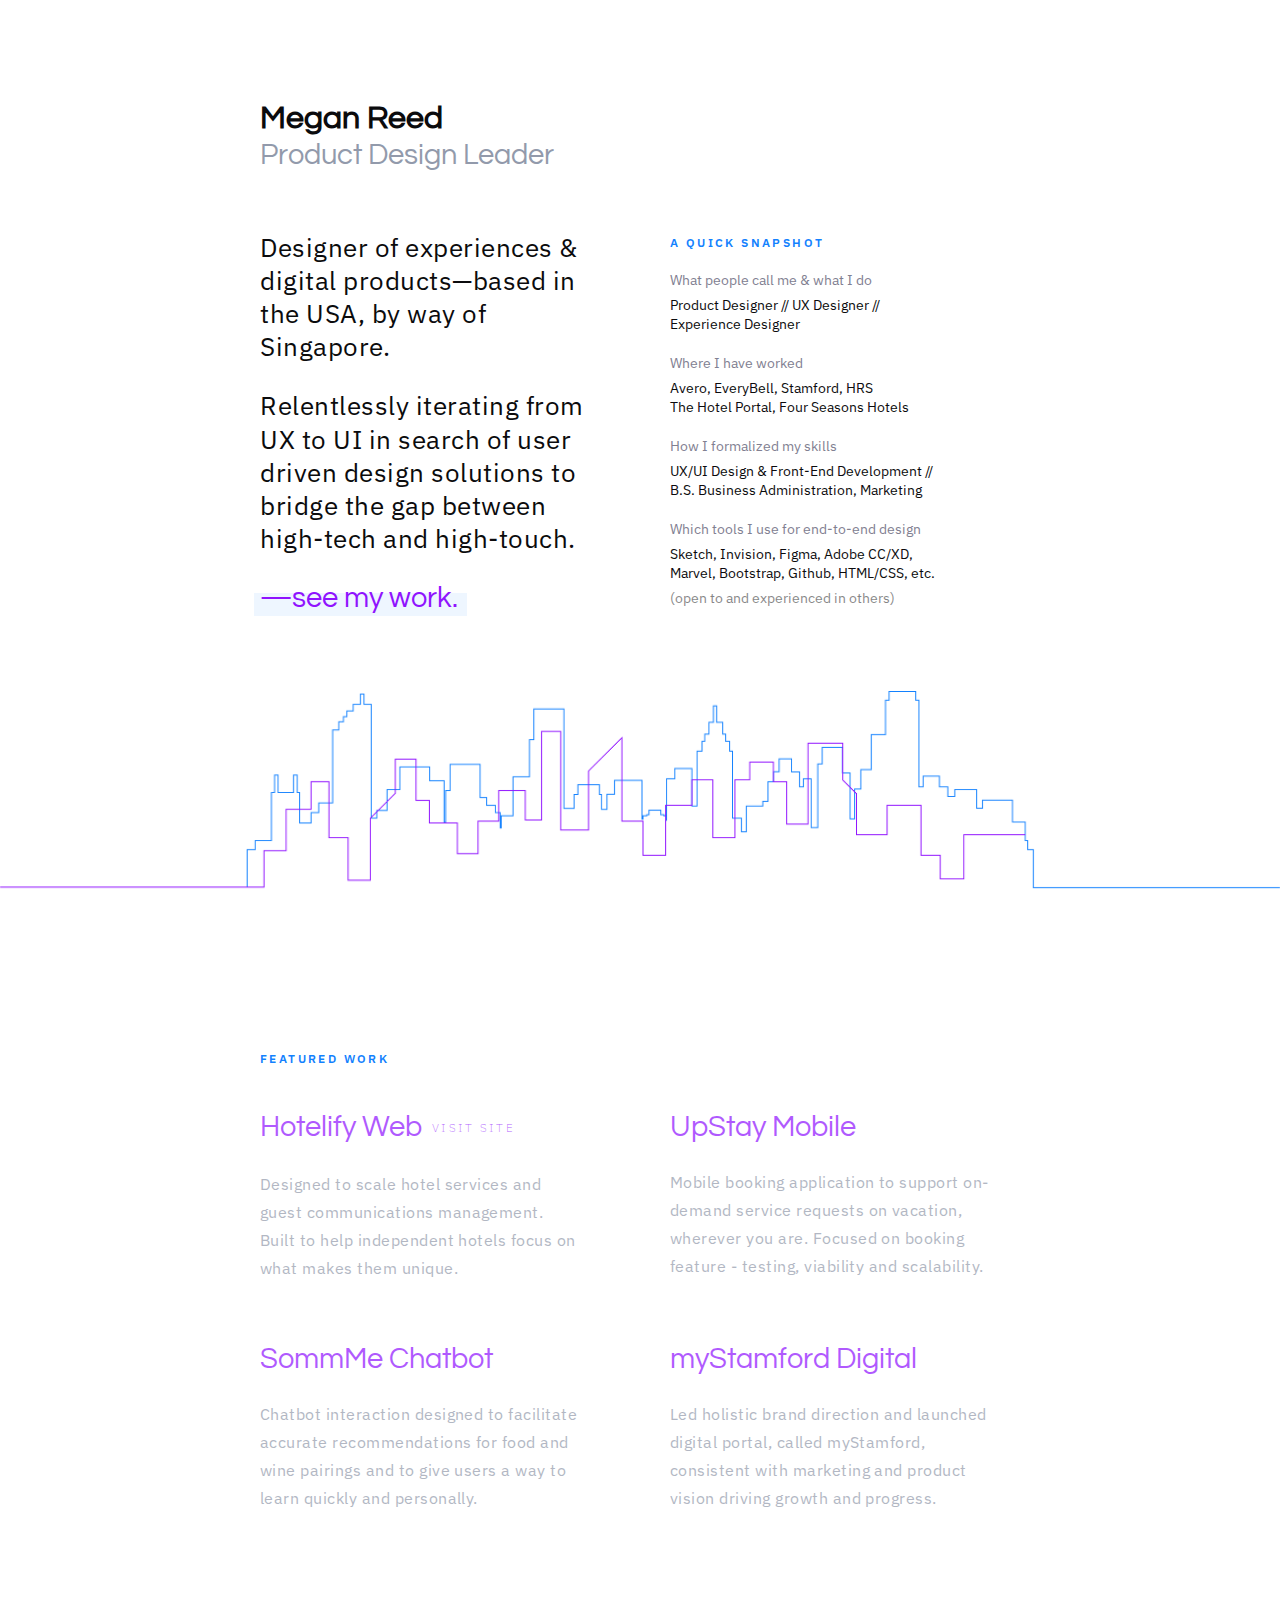
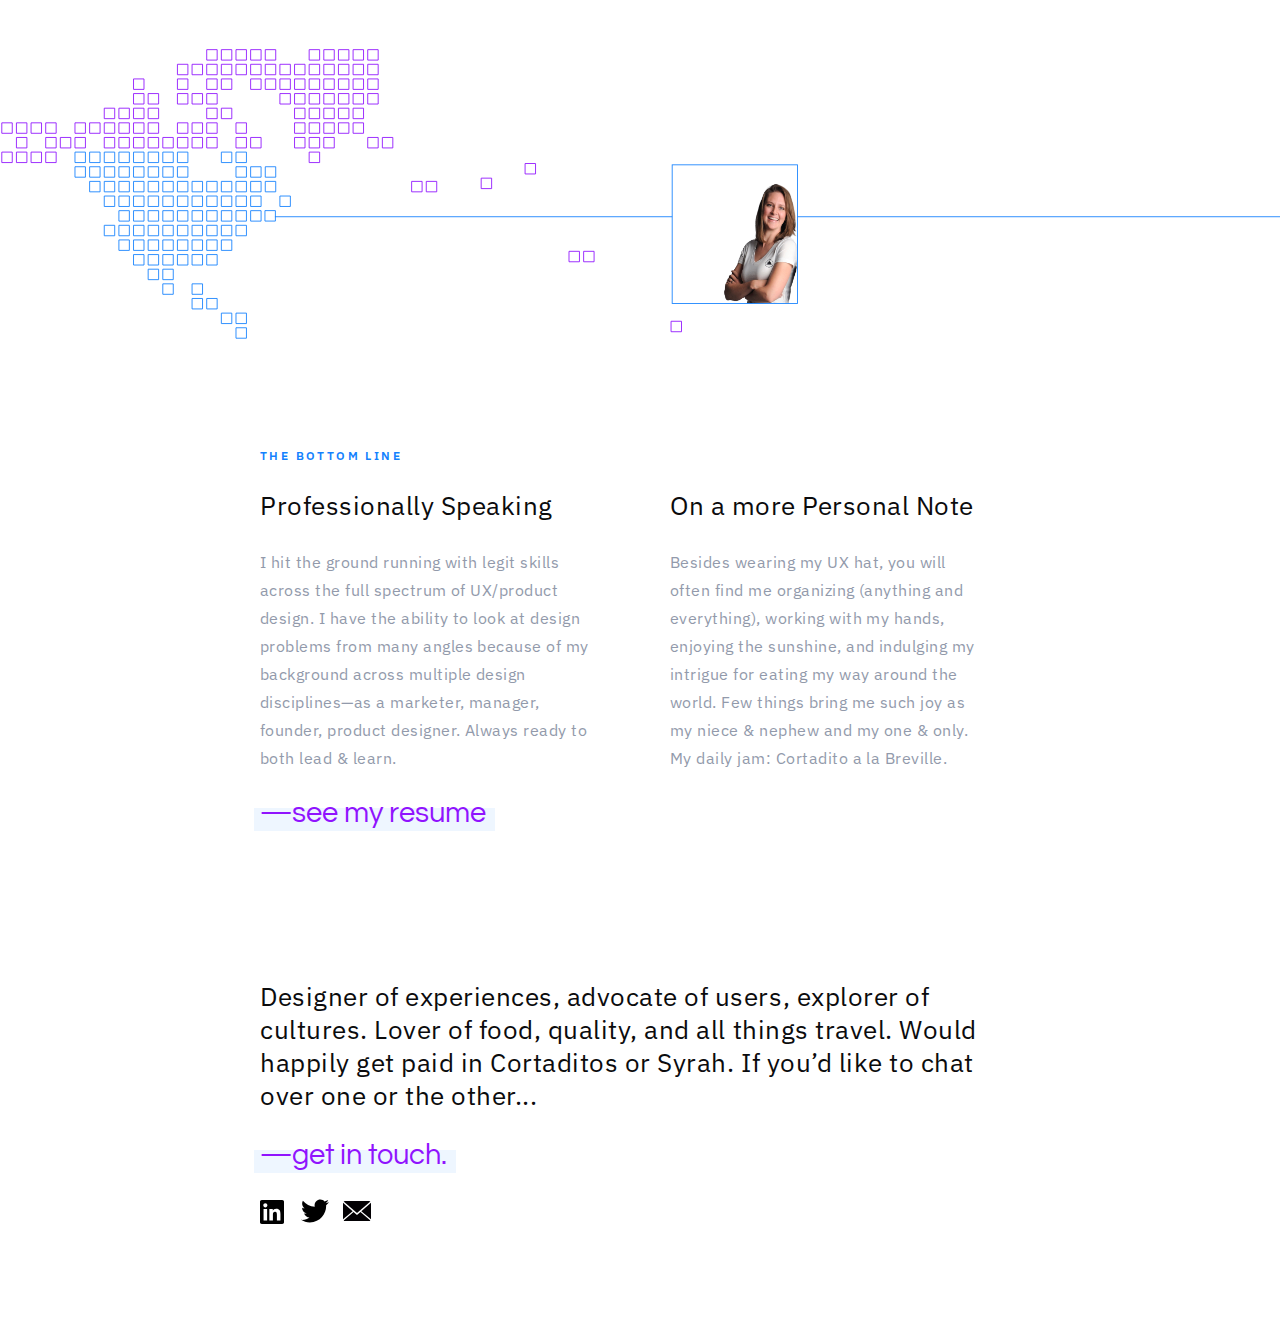
==== index.html @ 809e0928 "Updated resume and connecting page links" ====
<!DOCTYPE html>
<html>

<head>
<!-- Global site tag (gtag.js) - Google Analytics -->
    <script async src="https://www.googletagmanager.com/gtag/js?id=UA-104205555-1"></script>
    <script>
      window.dataLayer = window.dataLayer || [];
      function gtag(){dataLayer.push(arguments);}
      gtag('js', new Date());
      gtag('config', 'UA-104205555-1');
    </script>    
<!-- Styles -->
    <link rel="stylesheet" href="/styles/main.css">
<!-- Google Fonts -->
    <link href="https://fonts.googleapis.com/css?family=IBM+Plex+Sans:200,400,600|Questrial" rel="stylesheet">
    <meta name="viewport" content="width=device-width, initial-scale=1.0">
    <title>Megan Reed | UX & Product Design</title>
    <meta name="description" content="Megan Reed is a Product Designer | UX, UI, Digital">
    <meta name="author" content="Megan Reed">
    <meta charset="utf-8">
    <meta name="twitter:card" content="summary_large_image">
    <meta name="twitter:site" content="@ReedMegan">
    <meta name="twitter:creator" content="@ReedMegan">
    <meta name="twitter:title" content="Megan Reed - Product Designer">
    <meta name="twitter:description" content="Megan Reed">
    <meta property="og:site_name" content="Megan Reed - Product Designer">
    <meta property="og:title" content="Megan Reed - Product Designer">
    <meta property="og:type" content="website">
    <meta property="og:url" content="http://www.MeganReed.com">
    <meta property="og:description" content="Megan Reed is a Product Designer | UX, UI, Digital">
</head>
<!-- Body -->
<body>
    <div id="homepage">
        <div class="container">
            <div class="small">
                <div class="page-title">
                    <h1 class="name">Megan Reed</h1>
                    <h2 class="role">Product Design Leader</h2>
                </div>
                <div class="column">
                    <div class="left"><div class="intro"><h3>Designer of experiences & digital products—based in the USA, by way of Singapore.</h3><h3>Relentlessly iterating from UX to UI in search of user driven design solutions to bridge the gap between high-tech and high-touch.<br></h3><h2><a href="#featured-work" class="highlight">  —see my work.</a></h2></div></div><div class="right"><div class="resume">
                        <div class="label">A Quick snapshot</div>
                            <ul>
                                <li>
                                    <div class="date">What people call me & what I do</div>
                                    <div class="role">Product Designer // UX Designer // Experience Designer</div>
                                </li>
                                <li>
                                    <div class="date">Where I have worked</div>
                                    <div class="role">Avero, EveryBell, Stamford, HRS <br>The Hotel Portal, Four Seasons Hotels</div>
                                </li>
                                <li>
                                    <div class="date">How I formalized my skills</div>
                                    <div class="role">UX/UI Design & Front-End Development // B.S. Business Administration, Marketing</div>
                                </li>
                                <li>
                                    <div class="date">Which tools I use for end-to-end design</div>
                                    <div class="role">Sketch, Invision, Figma, Adobe CC/XD, Marvel, Bootstrap, Github, HTML/CSS, etc.</div>
                                    <div class="company">(open to and experienced in others)</div>
                                </li>
                            </ul>
                        </div>
                    </div>
                </div>
            </div>
        </div>
        
    <!-- City Image -->    
        <div class="city"><a name="featured-work"></a></div>    
        
    <!-- Work Section -->
        <div class="container">
            <div class="small">
                <div class="column">
                    <div class="label">Featured Work</div>
                    <div class="left">
                        <a href="https://hotelify.co" class="box-link">
                            <h2 class="visit-site">Hotelify Web</h2>
                            <p>Designed to scale hotel services and guest communications management. Built to help independent hotels focus on what makes them unique.</p>
                        </a>
                    </div><div class="right">
                        <a href="/upstay-mobile.html" class="box-link">
                            <h2>UpStay Mobile</h2><p>Mobile booking application to support on-demand service requests on vacation, wherever you are. Focused on booking feature - testing, viability and scalability.</p>
                        </a>
                    </div>
                </div>
                <div class="column">
                    <div class="left">
                        <a href="/sommme-chatbot.html" class="box-link">
                            <h2>SommMe Chatbot </h2>
                            <p>Chatbot interaction designed to facilitate accurate recommendations for food and wine pairings and to give users a way to learn quickly and personally.</p>
                        </a>
                    </div><div class="right">
                        <a href="/stamford-digital.html" class="box-link"><h2>myStamford Digital</h2>
                            <p>Led holistic brand direction and launched digital portal, called myStamford, consistent with marketing and product vision driving growth and progress.</p></a>
                    </div>
                </div>
            </div>
        </div>
        
<!-- Map -->        
        <div class="world-map"></div>
        
 <!-- Bottom Line -->        
        <div class="container bottom-line">
            <div class="small">
                <div class="column">
                    <div class="label">The bottom line</div>
                    <div class="left"><h3>Professionally Speaking</h3><p>I hit the ground running with legit skills across the full spectrum of UX/product design. I have the ability to look at design problems from many angles because of my background across multiple design disciplines—as a marketer, manager, founder, product designer. Always ready to both lead & learn. <br></p><h2><a href="/resume.html" class="highlight">  —see my resume</a></h2></div><div class="right"><h3>On a more Personal Note</h3><p>Besides wearing my UX hat, you will often find me organizing (anything and everything), working with my hands, enjoying the sunshine, and indulging my intrigue for eating my way around the world. Few things bring me such joy as my niece & nephew and my one & only. My daily jam: Cortadito a la Breville.</p></div>
                </div>
            </div>
        </div>
        
<!-- Footer -->        
        <div class="footer">
            <div class="container">
                <div class="small">
                    <div class="column"><h3>Designer of experiences, advocate of users, explorer of cultures. Lover of food, quality, and all things travel. Would happily get paid in Cortaditos or Syrah. If you’d like to chat over one or the other...</h3><h2><a href="mailto:reed.megan.n@gmail.com" class="highlight">—get in touch.</a></h2></div>
                    <div class="social">
                        <ul>
                            <li class="linkedin">
                                <a href="http://www.linkedin.com/in/reedmegan"> </a>
                            </li>

                            <li class="twitter">
                                <a href="https://twitter.com/reedmegan"> </a>
                            </li>
                            <li class="email"><a href="mailto:reed.megan.n@gmail.com?subject=Me%20%3C%3E%20Megan%20Reed&body=Would%20love%20to%20connect!%20Please%20get%20in%20touch%20with%20the%20best%20time%20and%20place...%0A%0A"> </a></li>
                        </ul>
                    </div>
                </div>
            </div>
        </div>
    </div>
</body>
</html>
---- styles/main.css ----
body{
    font-family:"IBM Plex Sans", sans-serif;
    padding:0;
    background:#FFF;
    color:#0B0B0D;
    margin:0;
    text-rendering:optimizeLegibility;
    -webkit-font-smoothing:antialiased;
    -moz-osx-font-smoothing:grayscale
}
h1{
    font-size:2em;
    line-height:1.2em;
    letter-spacing: 0.0em;
    padding:20px 0;
    font-family:"Questrial";
}
h2{
    font-size:1.8em;
    line-height:1.2em;
    font-family:"Questrial";
    font-weight: 200;
}
h3{
    font-size: 1.6em;
    letter-spacing: .02em;
    line-height: 1.3em;
    font-weight: 400;
}
h4{
    margin:30px 0 20px 0;
    font-size: 1.2em;
    font-weight: 400;
    color: #0B0B0D;
}
p{
    font-size:1em;
    line-height:1.75em;
    letter-spacing: .03em;
    color: #929AAB    
}

/* Regular Links 
a{
    -webkit-transition:all 0.2s;
    transition:all 0.2s;
    color:#000;
    text-decoration:none;
}
a:hover{
    color:#1B0E52;
} */


/* Link Properties Added */
a.highlight {
    color:#9013FE;
    text-decoration:none;
    position:relative;
    -webkit-transition:all .1s ease;
    transition:all .1s ease;
}
a.highlight:hover {
    font-weight: 800;
    opacity: 1;
}
a.highlight:before{
    content:'';
    position:absolute;
    bottom:-3px;
    left:-.2em;
    width:-webkit-calc(100% + .5em);
    width:calc(100% + .5em);
    z-index:-1;
    height:.8em;
    background:#EAF4FF;
    opacity: .8;
}
a.highlight:hover:before{
    left:-.5em;
    width:-webkit-calc(100% + .9em);
    width:calc(100% + .9em);
    height:.9em;
    bottom:-6px;
}

/* Added Work Link Properties */
a.box-link {
    display:block;
    text-decoration: none;
    transition-property: all;
    transition-duration: 0.5s;
    transition-timing-function: cubic-bezier(0.45, 0.25, 0.25, 1);
    border-radius: .25px;
    box-sizing: border-box;
    background-color: transparent;
    padding: 20px 30px 0px 0px;
    opacity: .7;
}
a.box-link:hover {
    background-image: url(/images/box-highlight.png);
    background-repeat: no-repeat;
    background-size: 75%;
    background-position: 0em 3.5em;
    -webkit-transform: translateX(1rem); 
    transform: translateX(1rem);
    opacity: 1;
    color: #0B0B0D;
}

a.box-link h2 {
    color: #9013FE;
}
/* End Add ^^ */

.quote{
    font-size:1.5em;
    font-weight:600;
    font-family:"IBM Plex Sans"
}
.quote p{
    line-height:1.6em;
    margin-top:10px
}
ul{
    list-style-type:none;
    margin:20px 0 64px 0;
    padding:0
}
.container{
    margin:auto 0;
    padding:20px;
    box-sizing:border-box;
/* if dark background: black; */
}
.container .large{
    max-width:1300px;
    box-sizing:border-box;
    margin:auto;
    margin-top: 50px;  /*Added*/  
    margin-bottom: 100px; /*Added*/  
}
.container .small{
    max-width:760px;
    box-sizing:border-box;
    margin:auto
}
.column{
    box-sizing:border-box
}
.column .full{
    width:100%
}
.column .left{
    vertical-align:top;
    width:50%;
    display:inline-block;
    padding-right:30px;
    box-sizing:border-box
}
.column .right{
    vertical-align:top;
    width:50%;
    display:inline-block;
    padding-left:30px;
    box-sizing:border-box
}
.page-title h3 {
    padding:0;
    margin:0;
    display:inline-block;
    font-size:1.4em;
    margin-right:10px;
    font-weight:400;
}
.page-title h3.role{
    font-weight:400;
    margin:0;
    font-family:"Questrial";
    font-size: 1.3em;
    color: #929AAB;
}
.meta{
    font-weight:800;
    font-size:0.9em;
    display:inline-block;
    margin-right:40px;
    font-family:"IBM Plex Sans";
    margin-top: 20px;
}
.meta::before{
    content:attr(title);
    text-transform:uppercase;
    font-size:0.6em;
    letter-spacing:0.2em;
    color:rgba(34,36,39,0.5);
    display:block;
    margin-bottom:8px
}

/* Homepage */
#homepage .label{
    color:#1381FE;
    font-size:0.75em;
    letter-spacing:0.2em;
    text-transform:uppercase;
    font-weight: 600;
}
#homepage .page-title{
    margin:80px 0 32px 0
}
#homepage .page-title h1 { 
    margin:0;
    padding:0;
    font-size:2.0em;
}
#homepage .page-title h2 {
    color: #929AAB;
    margin:0;
    padding:0;
    font-size:1.8em
}
#homepage .resume{
    padding-top: 30px;
    width: 80%;
}
#homepage .resume li{
    margin:0 0 20px 0
}
#homepage .resume .role{
    font-size:0.9em;
    font-family:"IBM Plex Sans";
    margin:6px 0;
}
#homepage .resume .date{
    font-size:0.9em;
    color: #818091;
}
#homepage .resume .company{
    font-size:0.9em;
    opacity:0.5; /* Added */
}
#homepage .resume .skill{
    font-size:0.9em;
}
#homepage .bottom-line .left, #homepage .bottom-line .right  {
    padding-right: 45px;
}
.city {
    height: 250px;
    width: 100%;
    background-image: url(/images/new-york-city-skyline.png);
    background-size: 100%;
    background-repeat: no-repeat;
    margin-bottom: 90px;
}
.world-map {
    background: url(/images/north-america.svg) no-repeat;
    -webkit-border-radius: 50%;
    border-radius: 0%;
    background-size: 100%;
    background-size: contain;
    width: 100%;
    height:480px;
    margin-top: 100px;
    margin-bottom: -100px;
}

/* #Mobile Page */

#mobile .upstay-gif {
    height: auto;
    width: 60%;
    padding-left: 50px;
    padding-right: 50px;
}
.article .notes img {
    height: 550px;
    width: 100%;
    margin-bottom: 80px;
}
.article .defining-mobile {
    background-image: url(/images/upstay-mobile-images/upstay-defining-mobile-intro.png);
    background-repeat: no-repeat;
    background-size: cover;
    height: 400px;
    width: 100%;
    margin-top: 200px;
    margin-bottom: 100px;
}
.article .introducing-upstay {
    margin-top: 50px;
}
.upstay-logo {
    position: relative;
    display: block;
    background-image: url(/images/upstay-mobile-images/upstay-brand-identity.png);
    background-repeat: no-repeat;
    background-size: 50%;
    height: 100px;
    width: 50%;
    margin-top: 50px;
    margin-bottom: -30px;
}
#mobile .wireframes {
    margin-top: 50px;
}
.component-library p {
    margin-bottom: 40px;
    margin-top: 40px; 
}
.component-library li{
    padding-bottom:15px;
}
.component-library ul{
    margin-bottom:0px;
    margin-top: 30px
}
.component-library ul li:first-of-type{
    font-family:"IBM Plex Sans"
}

/* #Digital Page */
#digital .stamford-site { 
    background-image: url(/images/mystamford-images/stamford-brand-9.JPG);
    background-size: cover;
    position: relative;
    width: 100%;
    height: 400px;
    background-attachment: fixed;
    background-position: center;
    background-repeat: no-repeat;
    margin:0px 0 80px 0;
    margin: 
}
#digital .label{
    text-transform:uppercase;
    font-size:0.75em;
    opacity:0.5;
    font-family:"Avenir-Heavy";
    letter-spacing:0.2em
}
#digital h2{
    margin:0 0 10px 0;
    padding-top:10px
}
#digital .clear-vision-container {
    padding:50px 0 50px 0;
}
#digital .product-message-container{
    padding:50px 0 50px 0;
    background-color:#C13333;
    max-width:1300px;
    margin:-100px auto 00px auto;
    color:#FFF;
} 
#digital .product-message-container p {
    color: #fff;
}
#digital .product-message-container a {
    color: #fff;!important;
    font-weight: bold;
    font-family: "IBM Plex Sans";
}
#digital .launch-container {
    padding:50px 0 50px 0;
}
#digital .stamford-macbook {
    margin-top: 30px;
}
#digital .stamford-ipad {
    width: 40%;
    margin-left: 500px;
    margin-top: -300px;
}
#digital .values-container{
    padding:50px 0 50px 0;
    background-color:#203065;
    max-width:1300px;
    margin: auto;
    color:#FFF
}
#digital .values-container p{
    z-index:1;
    position:relative
}
#digital .values-container h2{
    font-size:2.4em;
    z-index:1;
    position:relative
}
#digital .gfda-video{
    margin:50px 0;
    position:relative;
    padding-bottom:56.25%;
    padding-top:25px;
    height:0
}
#digital .gfda-video iframe{
    position:absolute;
    top:0;
    left:0;
    width:100%;
    height:100%
}
#digital .people-brand-container{
    margin:auto;
    padding:50px 0 50px 0;
}
#digital .clear-strategy {
    margin-bottom: 0px;
    margin-left: -150px;
    margin-top: 50px;
    width: 150%;
}
#digital .stamford-people{
    background-image: url(/images/mystamford-images/stamford-people.png);
    background-repeat: no-repeat;
    background-size: 100%;
    background-position: bottom;
    width: 100%;
    height: 400px;
    margin-bottom: -150px;
}
#digital .growth-campaign-container {
        padding:50px 0 50px 0;
    background-color:#203065;
    max-width:1300px;
    margin: auto;
    color:#FFF
}
#digital .growth-campaign-container a {
    color: #fff!important
}
#digital .measuring-impact-container {
    padding:50px 0 50px 0;
}
#digital .stamford-small-images  {
    margin-top: -400px;
}
#digital .label{
    text-transform:uppercase;
    font-size:0.75em;
    opacity:0.5;
    font-family:"IBM Plex Sans";
    letter-spacing:0.2em
}
#digital h2{
    margin:0 0 10px 0;
    padding-top:10px
}
#digital .gfda-video{
    margin:50px 0;
    position:relative;
    padding-bottom:56.25%;
    padding-top:0px;
    height:0
}
#digital .gfda-video iframe{
    position:absolute;
    top:0px;
    left:0;
    width:100%;
    height:100%
}


/* #Chatbot */
#chatbot .mockups {
    margin-top: 80px;
    margin-bottom: 50px;
}
.article .wine-grapes {
    background-image: url(/images/sommme-images/sommme-wine-grapes-intro.jpeg);
    position: relative;
    width: 100%;
    height: 400px;
    background-attachment: fixed;
    background-position: center;
    background-repeat: no-repeat;
    background-size: cover;
    margin-bottom: 100px;
}
.article .wine-guide {
    background-image: url(/images/sommme-images/sommme-wine-chart.png);
    position: relative;
    background-size: cover;
    width: 100%;
    height: 500px;
    background-attachment: fixed;
    background-position: center;
    background-repeat: no-repeat;
    background-size: 90%;
    margin-bottom: 50px;
    margin-top: 100px;
}
.wine-pairing {
    margin-top: -60px;
    margin-left: 350px;
}
#chatbot h2 {
    width: 80%;
}

/* Footer */
.footer{
    margin-top:60px;
}
.article .footer{
    margin-top:100px;
    background:#F1F1F1;
    padding-top:50px
}
.article .footer .footer-links{
    display: inline-block;
    font-weight: 400;
    padding-right: 25px;
}
.article .footer h3{
    font-size:1.0em
}
.article .footer a:hover{
    color:#0B0B0D
}
.article .footer h4{
    font-size:1.4em
}
.article .footer .label{
    opacity:1!important;
    color:#1B0E52;
    font-size:0.75em;
    letter-spacing:0.2em;
    text-transform:uppercase;
    font-family:"IBM Plex Sans"
}
#homepage .social ul{
    margin-top: 0px;
}
.social ul{
    margin-left:00px;
    margin-top: -50px;
}
.social li{
    display:inline-block
}
.social li:hover{
    opacity:1;
    cursor:pointer;
    cursor:hand
}
.twitter a:before, .linkedin a:before, .email a:before{
    background: transparent;
}
.twitter a{
    background-image:url(/images/twitter.svg);
    display:block;
    height:8px;
    width:8px;
    padding:10px;
    background-position:center;
    background-repeat:no-repeat;
}
.twitter a:hover{
    opacity:0.5
}
.email a{
    background-image:url(/images/email.svg);
    display:block;
    height:15px;
    width:8px;
    padding:10px;
    margin-top: -13px;
    background-position:center;
    background-repeat:no-repeat;
}
.email a:hover{
    opacity:0.5
}
.email{
    height:20px;
    padding:10px;
    vertical-align:top;
    font-family:"IBM Plex Sans"
}
.linkedin a{
    background-image:url(/images/linkedin.svg);
    display:block;
    height:10px;
    width:8px;
    padding:8px;
    margin-right: 13px;
    background-position:center;
    background-repeat:no-repeat
}
.linkedin a:hover{
    opacity:0.5
}

/* Resume Page */

#resume .container .small {
    max-width: 80%;
}

#resume .summary {
    margin-top: 20px;
    margin-bottom: 40px;
    letter-spacing: -.5px;
    font-weight: 400;
}

#resume .left {
    max-width: 650px;
}

#resume .right {
    max-width: 500px;
    padding-left: 50px;
}

#resume .resume-header{
    font-size: 1.3em;
    color: #1381FE;
}

#resume .experience{
    font-size: 1em;
    color: #0B0B0D;
}

#resume p {
    font-size: 16px;
    line-height: 24px;
    color: #0B0B0D;
}
#resume .link {
    color:#0B0B0D;
    font-weight: bold;
    font-family: "IBM Plex Sans", sans-serif;
    text-decoration: none;
}
#resume .link-lite {
    color:#0B0B0D;
    font-family: "IBM Plex Sans", sans-serif;
    text-decoration: none;
}

#resume .link:hover, #resume .link-lite:hover {
    color: #469cfe;
}

#resume .education-header{
    font-size: 1.3em;
    color: #9013FE;
}


/* Other Pages */
.article .page-title{
    margin-top:32px
}
.article h1{
    margin:64px 0
}
.article h2{
    font-size:2.2em
}
.article p.caption{
    font-size:0.9em;
    color:#0B0B0D;
    font-weight: bold;
    margin-top: 30px;
}
.article .workflow-detail{
    margin-top:-60px
}
.article a{
    font-family:"Questrial"
}
.small img{
    width:100%;
    margin:0 auto;
    margin:20px 0 0 0
}
.large img{
    width:100%;
    margin:0 auto
}
video{
    margin:20px 0
}
.footer h3 a{
    font-size:1.8em
}
.footer h4 a{
    font-size:1.8em
}
/* Labels */
.coming-soon::after{
    content:"COMING SOON";
    text-transform:uppercase;
    font-size:0.4em;
    font-family:"IBM Plex Sans";
    letter-spacing:0.2em;
    margin-left:10px;
    vertical-align:middle;
    color: #0B0B0D;
    font-weight: bold;
}

.visit-site::after{
    content:"VISIT SITE";
    text-transform:uppercase;
    font-size:0.4em;
    font-family:"IBM Plex Sans";
    letter-spacing:0.2em;
    margin-left:10px;
    vertical-align:middle;
    
}

.case-study::after{
    content:"CASE STUDY";
    text-transform:uppercase;
    font-size:0.4em;
    font-family:"IBM Plex Sans";
    letter-spacing:0.2em;
    margin-left:10px;
    vertical-align:middle;
}

.reading::after{
    content:"READING";
    text-transform:uppercase;
    font-size:0.4em;
    font-family:"IBM Plex Sans";
    letter-spacing:0.2em;
    margin-left:10px;
    vertical-align:middle;
    color:rgba(34,36,39,0.5)
}
.mobile-header-fix{
    position:relative;
    top:-300px;
    z-index:-1;
    width:100%;
    height:460px
}
.mobile-header-fix img{
    width:100%
}
.n1-outline{
    max-width:1068px;
    margin:auto
}
.n1-first-paragraph{
    margin-top:-200px
}
.n2-front{
    margin:-160px 0 0 -60px;
    max-width:470px
}
.b1-first-paragraph{
    margin-top:100px
}
.b1-container{
    background-color:#EFEDE8;
    max-width:1300px;
    margin:100px auto
}
.b1-container .quote{
    margin-top:40px
}
.b1-container .container{
    padding:80px 20px 0 20px
}
.b1-close-up img{
    vertical-align:bottom
}
@media screen and (max-width:950px){
.city {
    height: 180px;
    background-size: contain;
    width: 150%;
}
.world-map {
    height:280px;
    width: 150%;
    margin-top: 30px;
    margin-bottom: 30px;
}
    #digital .stamford-people{
    width: 150%;
    height: 350px;
}
    #resume .left {
        width: 100%;
    }
    #resume .right {
        width: 100%;
        margin-left: 0px;
        padding-left: 0px
    }
}

@media screen and (max-width:600px){
    .mobile-header-fix{
        position:relative;
        top:-60px;
        z-index:-1;
        width:100%;
        height:300px
    }
    .mobile-header-fix img{
        width:100%
    }
    .n1-first-paragraph{
        margin-top:-50px
    }
    .n2-front{
        margin:0;
        max-width:100%
    }
    .b1-container .container{
        padding:20px 20px 0 20px
    }
    .b1-container .b1-first-paragraph{
        margin:0
    }
    .chat-bubble{
        display:block;
        width:auto;
        height:auto;
        background-repeat:no-repeat;
        position:relative;
        left:0;
        top:0
    }
    #homepage .page-title{
        margin:2px 0 32px 0
    }
    #homepage .footer{
        margin:0
    }
    .city{
        background-size:cover;
        height:150px;
        width: 100%;
        margin:0px 0px 80px 0
    }
    .world-map{
        background-size: cover;
        width: 100%;
        margin-top: 30px;
        margin-bottom: 0px;
    }
    .column .left{
        width:100%;
        padding-right:0
    }
    .column .right{
        width:100%;
        padding-left:0
    }
    .column .right .resume {
        padding-left: 0px;
        margin-top: 50px;
    }
    #homepage .page-title {
        margin-top: 60px;
    }
    .upstay-logo {
        width: 100%;
    }   
    
    .article .mockups-2  {
        margin-top: 0px;
    }
    .article .mockups-2 p {
        margin-top: 50px;
    }
    .article .notes img {
        display: none;
    }
    #digital .stamford-people{
        background-size: cover;
        background-position: bottom left;
        margin-top: -50px;
        width: 105%;
    }
    #digital .clear-strategy {
        width: 100%;
        margin-left: 0px;
    }
    
    #digital .stamford-ipad {
        display: none;
    }
    #digital .footer {
    }
    .article .wine-grapes {
        background-attachment: inherit;
    }
    .article .wine-guide {
        background-attachment: inherit;
        margin-top: -50px;
        margin-bottom: -100px;
    }
    #digital .stamford-site { 
        background-attachment: inherit;
        margin-top: -30px;
    }
    #digital h1 {
        width: 90%;
    }
    #resume .right {
        max-width: 500px;
        padding-left: 0px;
    }
}
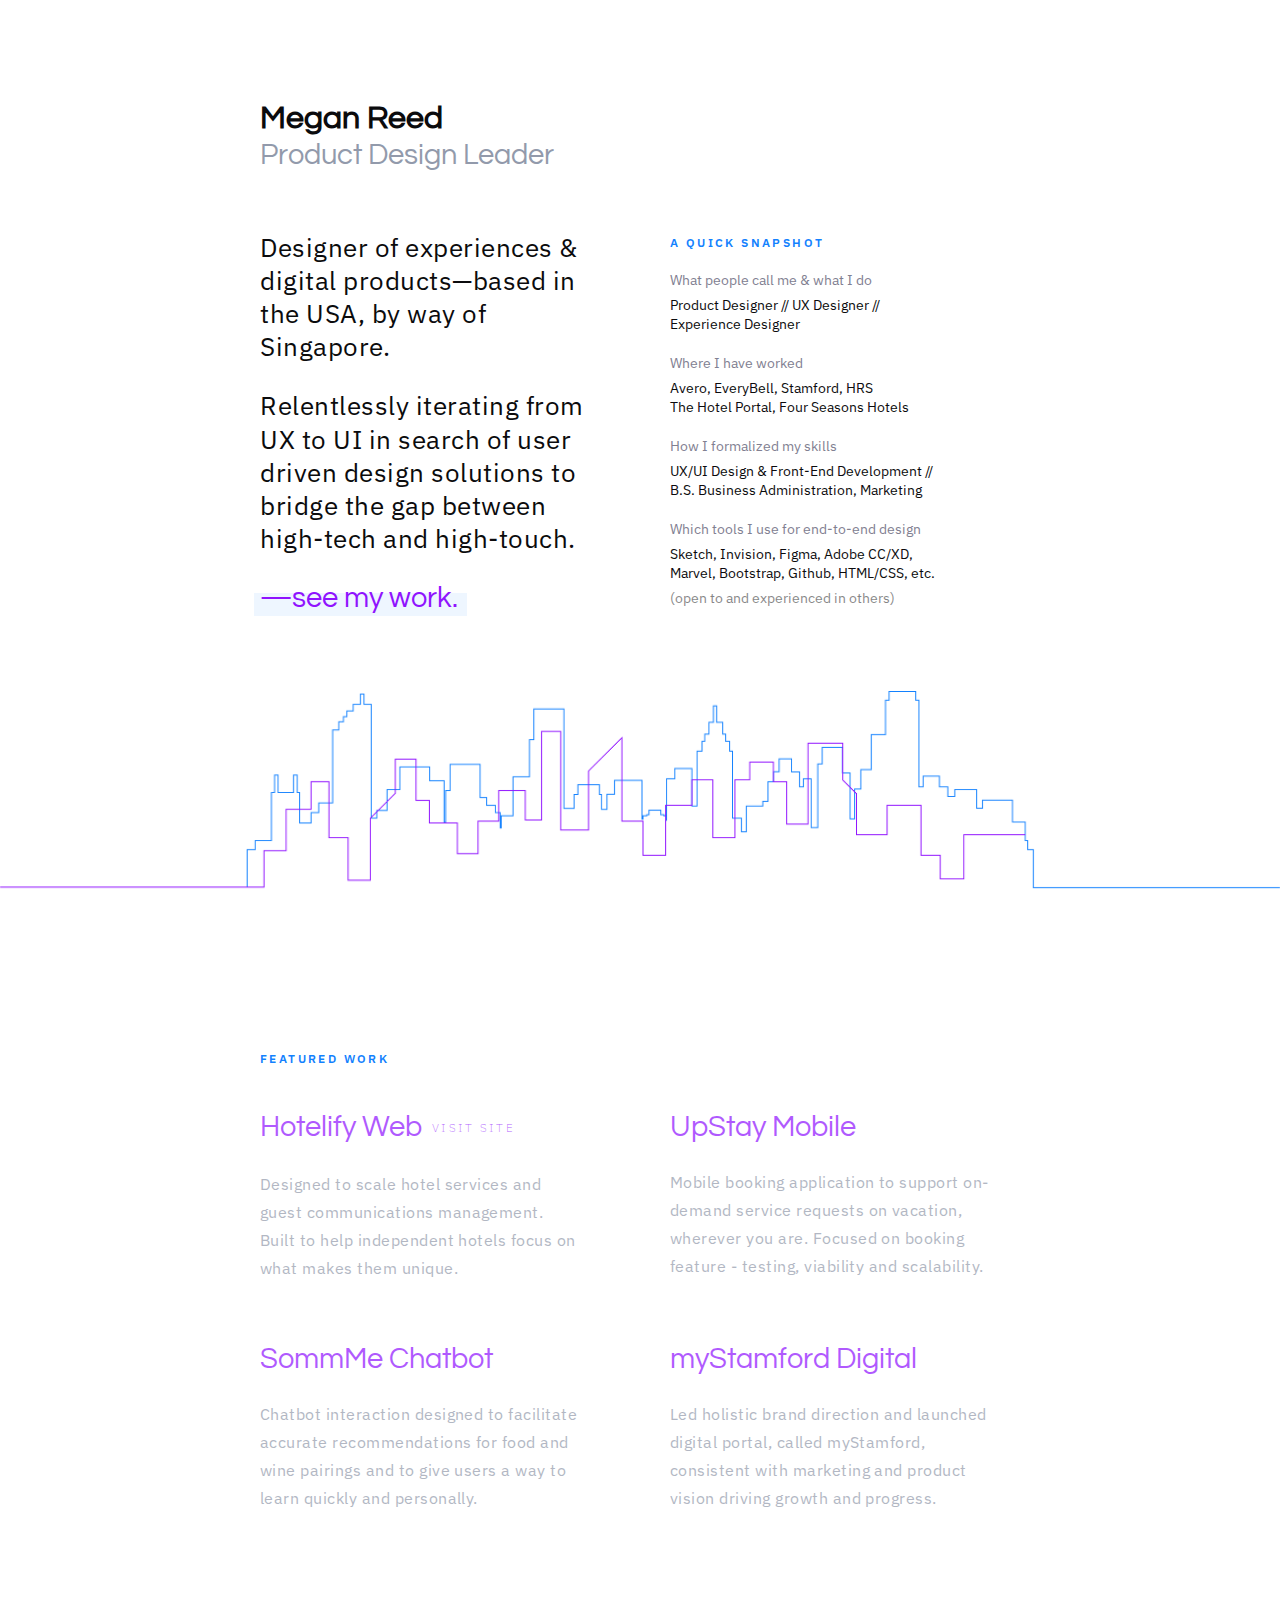
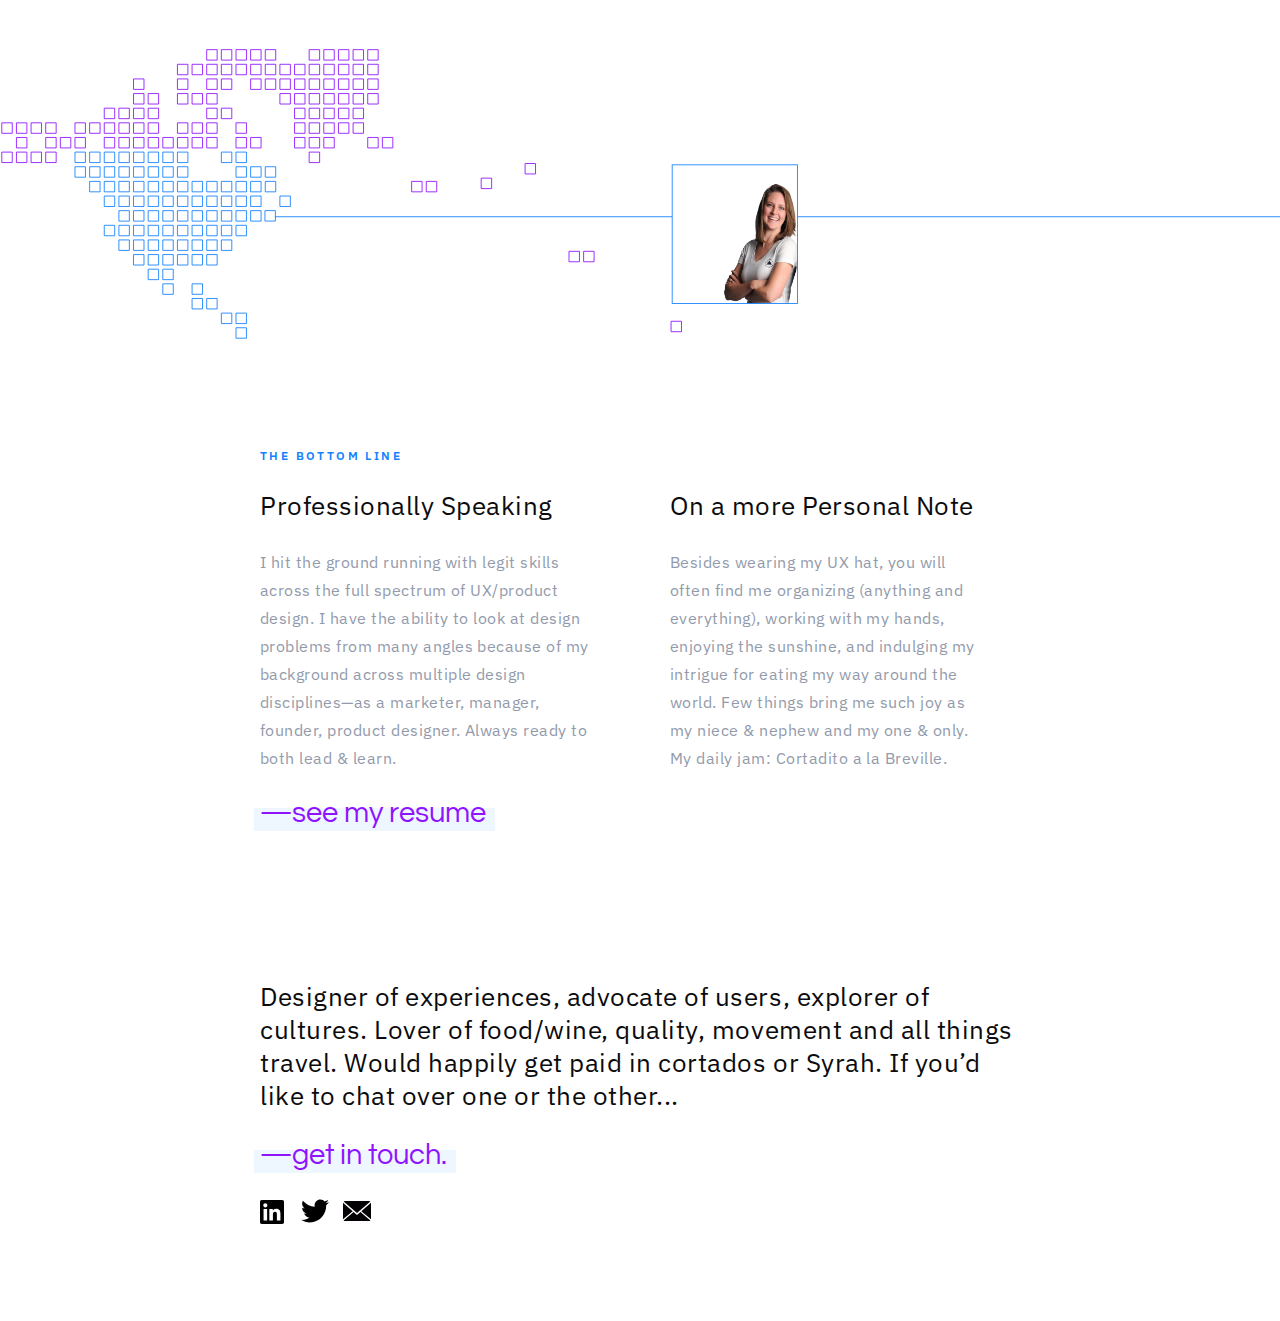
==== commit 402aeb9c: "Updated attached resume" ====
--- a/index.html
+++ b/index.html
@@ -117,7 +117,7 @@
         <div class="footer">
             <div class="container">
                 <div class="small">
-                    <div class="column"><h3>Designer of experiences, advocate of users, explorer of cultures. Lover of food, quality, and all things travel. Would happily get paid in Cortaditos or Syrah. If you’d like to chat over one or the other...</h3><h2><a href="mailto:reed.megan.n@gmail.com" class="highlight">—get in touch.</a></h2></div>
+                    <div class="column"><h3>Designer of experiences, advocate of users, explorer of cultures. Lover of food/wine, quality, movement and all things travel. Would happily get paid in cortados or Syrah. If you’d like to chat over one or the other...</h3><h2><a href="mailto:reed.megan.n@gmail.com" class="highlight">—get in touch.</a></h2></div>
                     <div class="social">
                         <ul>
                             <li class="linkedin">
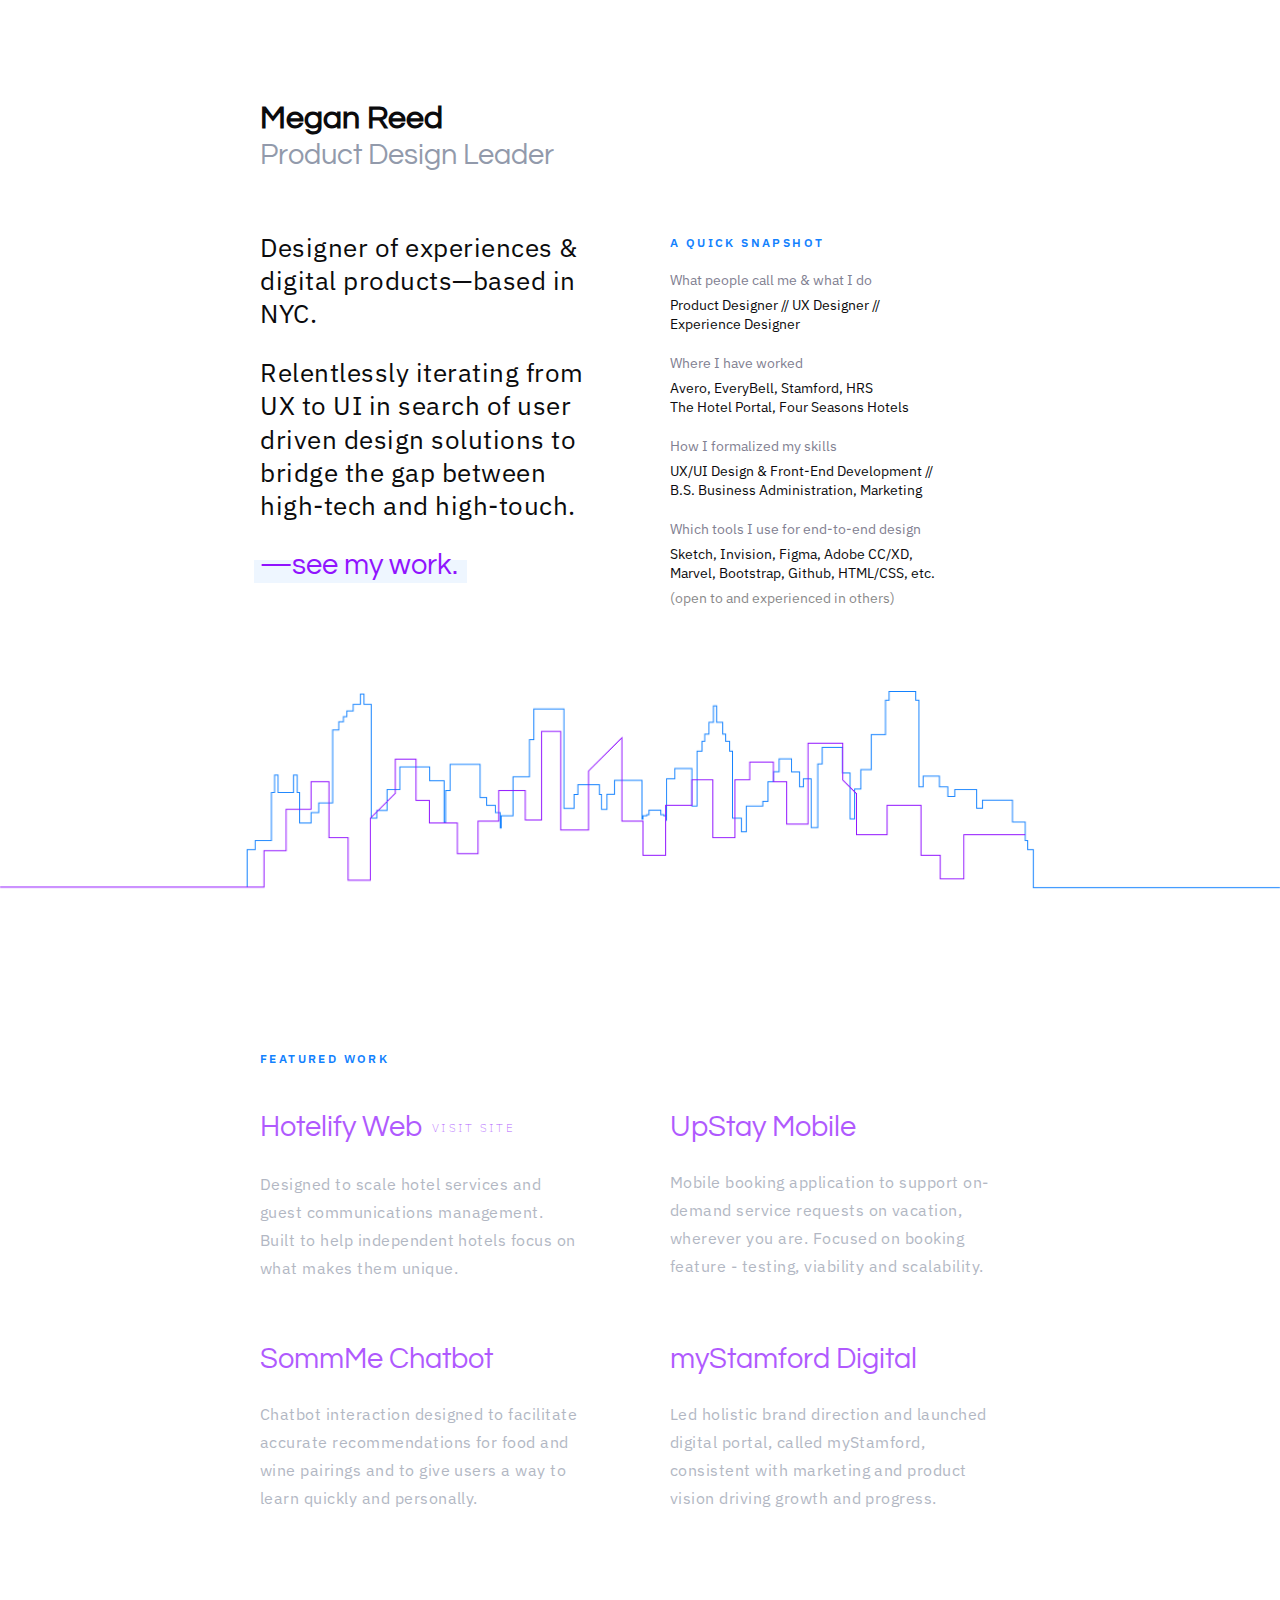
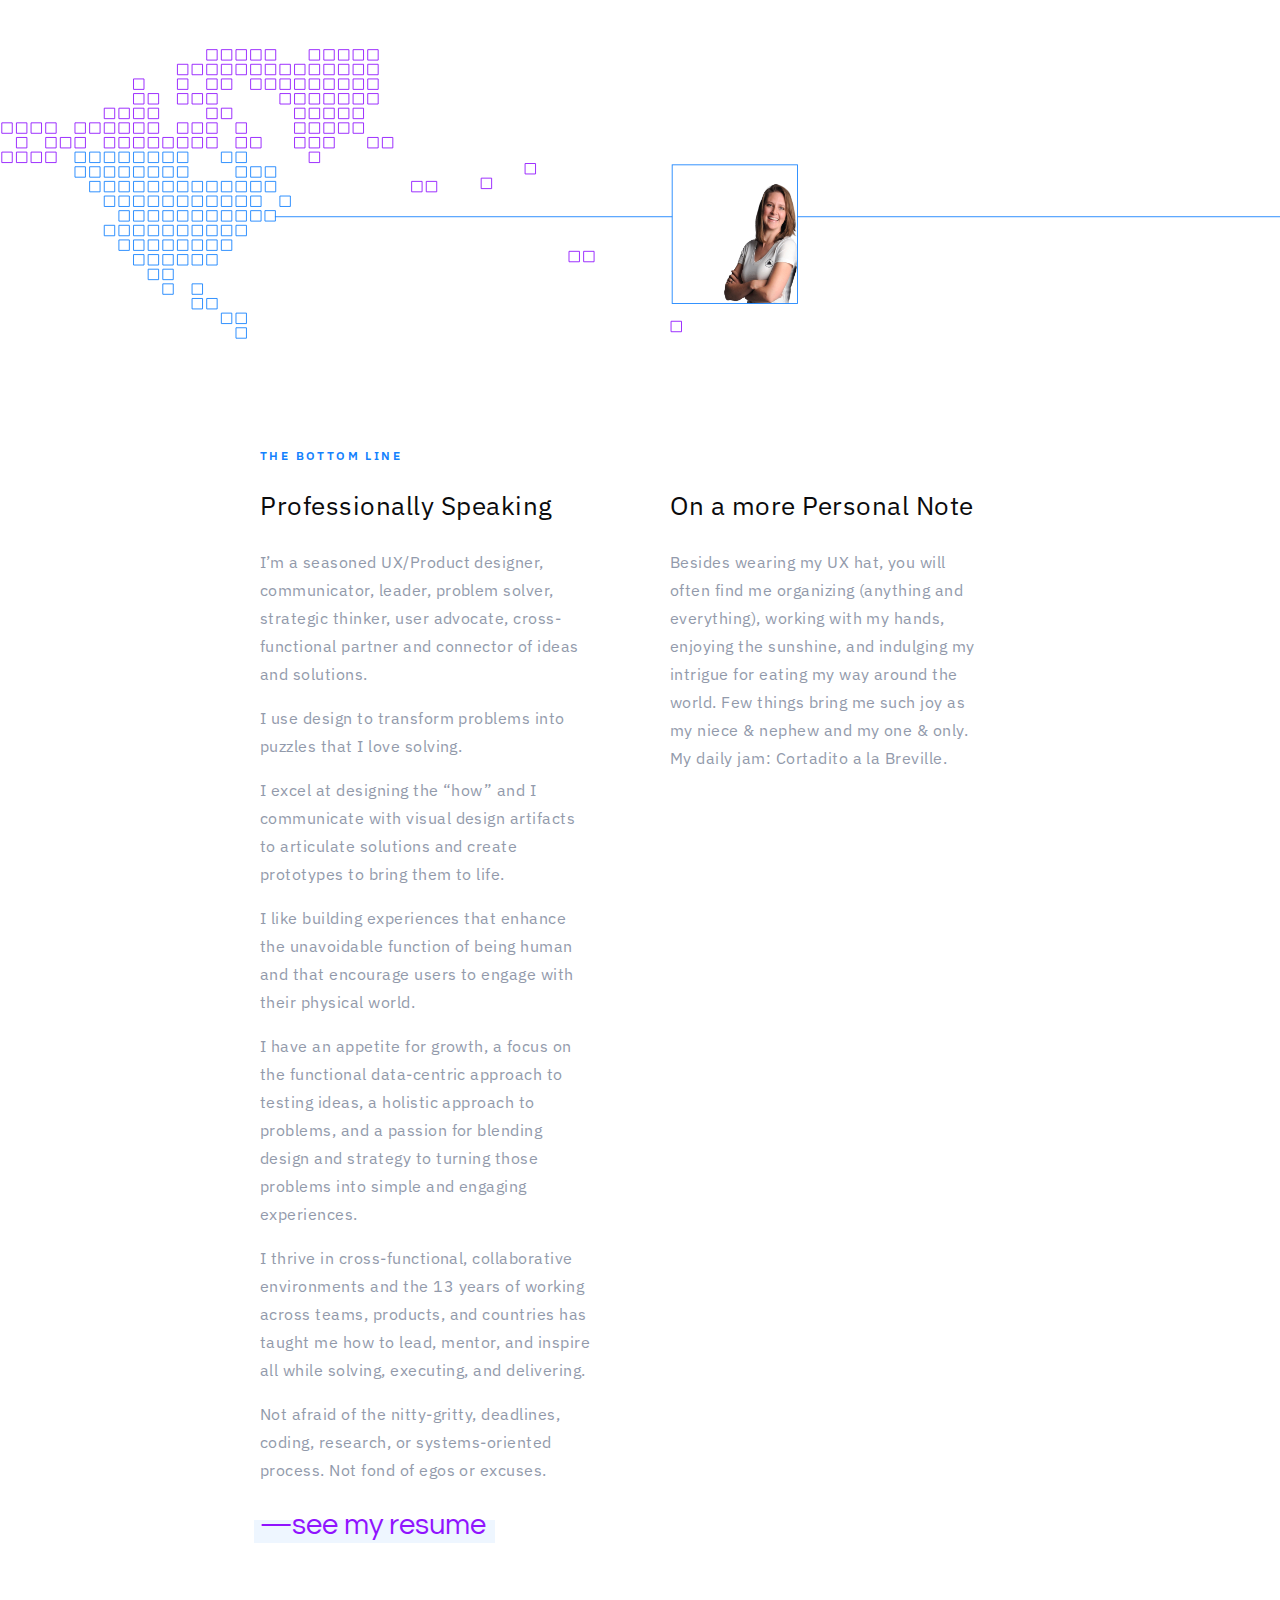
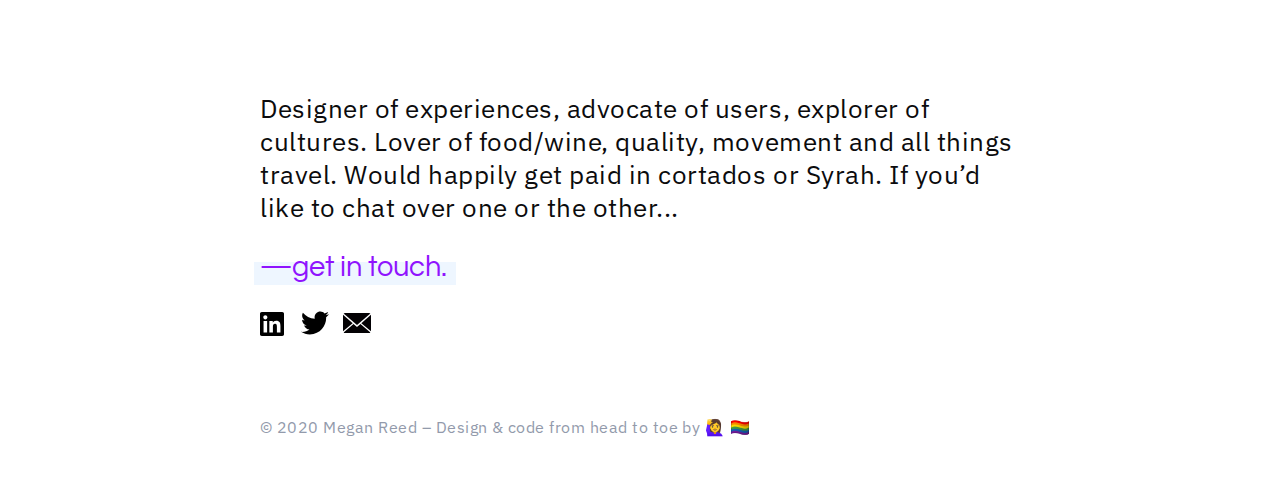
==== commit 96e3eb07: "Added summary and footer details" ====
--- a/index.html
+++ b/index.html
@@ -40,7 +40,7 @@
                     <h2 class="role">Product Design Leader</h2>
                 </div>
                 <div class="column">
-                    <div class="left"><div class="intro"><h3>Designer of experiences & digital products—based in the USA, by way of Singapore.</h3><h3>Relentlessly iterating from UX to UI in search of user driven design solutions to bridge the gap between high-tech and high-touch.<br></h3><h2><a href="#featured-work" class="highlight">  —see my work.</a></h2></div></div><div class="right"><div class="resume">
+                    <div class="left"><div class="intro"><h3>Designer of experiences & digital products—based in NYC.</h3><h3>Relentlessly iterating from UX to UI in search of user driven design solutions to bridge the gap between high-tech and high-touch.<br></h3><h2><a href="#featured-work" class="highlight">  —see my work.</a></h2></div></div><div class="right"><div class="resume">
                         <div class="label">A Quick snapshot</div>
                             <ul>
                                 <li>
@@ -108,7 +108,13 @@
             <div class="small">
                 <div class="column">
                     <div class="label">The bottom line</div>
-                    <div class="left"><h3>Professionally Speaking</h3><p>I hit the ground running with legit skills across the full spectrum of UX/product design. I have the ability to look at design problems from many angles because of my background across multiple design disciplines—as a marketer, manager, founder, product designer. Always ready to both lead & learn. <br></p><h2><a href="/resume.html" class="highlight">  —see my resume</a></h2></div><div class="right"><h3>On a more Personal Note</h3><p>Besides wearing my UX hat, you will often find me organizing (anything and everything), working with my hands, enjoying the sunshine, and indulging my intrigue for eating my way around the world. Few things bring me such joy as my niece & nephew and my one & only. My daily jam: Cortadito a la Breville.</p></div>
+                    <div class="left"><h3>Professionally Speaking</h3><p>I’m a seasoned UX/Product designer, communicator, leader, problem solver, strategic thinker, user advocate, cross-functional partner and connector of ideas and solutions.</p>
+                        <p>I use design to transform problems into puzzles that I love solving.</p> 
+                        <p>I excel at designing the “how” and I communicate with visual design artifacts to articulate solutions and create prototypes to bring them to life.</p> 
+                        <p>I like building experiences that enhance the unavoidable function of being human and that encourage users to engage with their physical world.</p> 
+                        <p>I have an appetite for growth, a focus on the functional data-centric approach to testing ideas, a holistic approach to problems, and a passion for blending design and strategy to turning those problems into simple and engaging experiences.</p>
+                        <p>I thrive in cross-functional, collaborative environments and the 13 years of working across teams, products, and countries has taught me how to lead, mentor, and inspire all while solving, executing, and delivering.</p>
+                        <p>Not afraid of the nitty-gritty, deadlines, coding, research, or systems-oriented process. Not fond of egos or excuses. <br></p><h2><a href="/Megan-Reed-Resume.pdf" class="highlight">  —see my resume</a></h2></div><div class="right"><h3>On a more Personal Note</h3><p>Besides wearing my UX hat, you will often find me organizing (anything and everything), working with my hands, enjoying the sunshine, and indulging my intrigue for eating my way around the world. Few things bring me such joy as my niece & nephew and my one & only. My daily jam: Cortadito a la Breville.</p></div>
                 </div>
             </div>
         </div>
@@ -129,6 +135,7 @@
                             </li>
                             <li class="email"><a href="mailto:reed.megan.n@gmail.com?subject=Me%20%3C%3E%20Megan%20Reed&body=Would%20love%20to%20connect!%20Please%20get%20in%20touch%20with%20the%20best%20time%20and%20place...%0A%0A"> </a></li>
                         </ul>
+                         <p>&copy; 2020 Megan Reed – Design & code from head to toe by 🙋‍♀️ 🏳️‍🌈</p>
                     </div>
                 </div>
             </div>
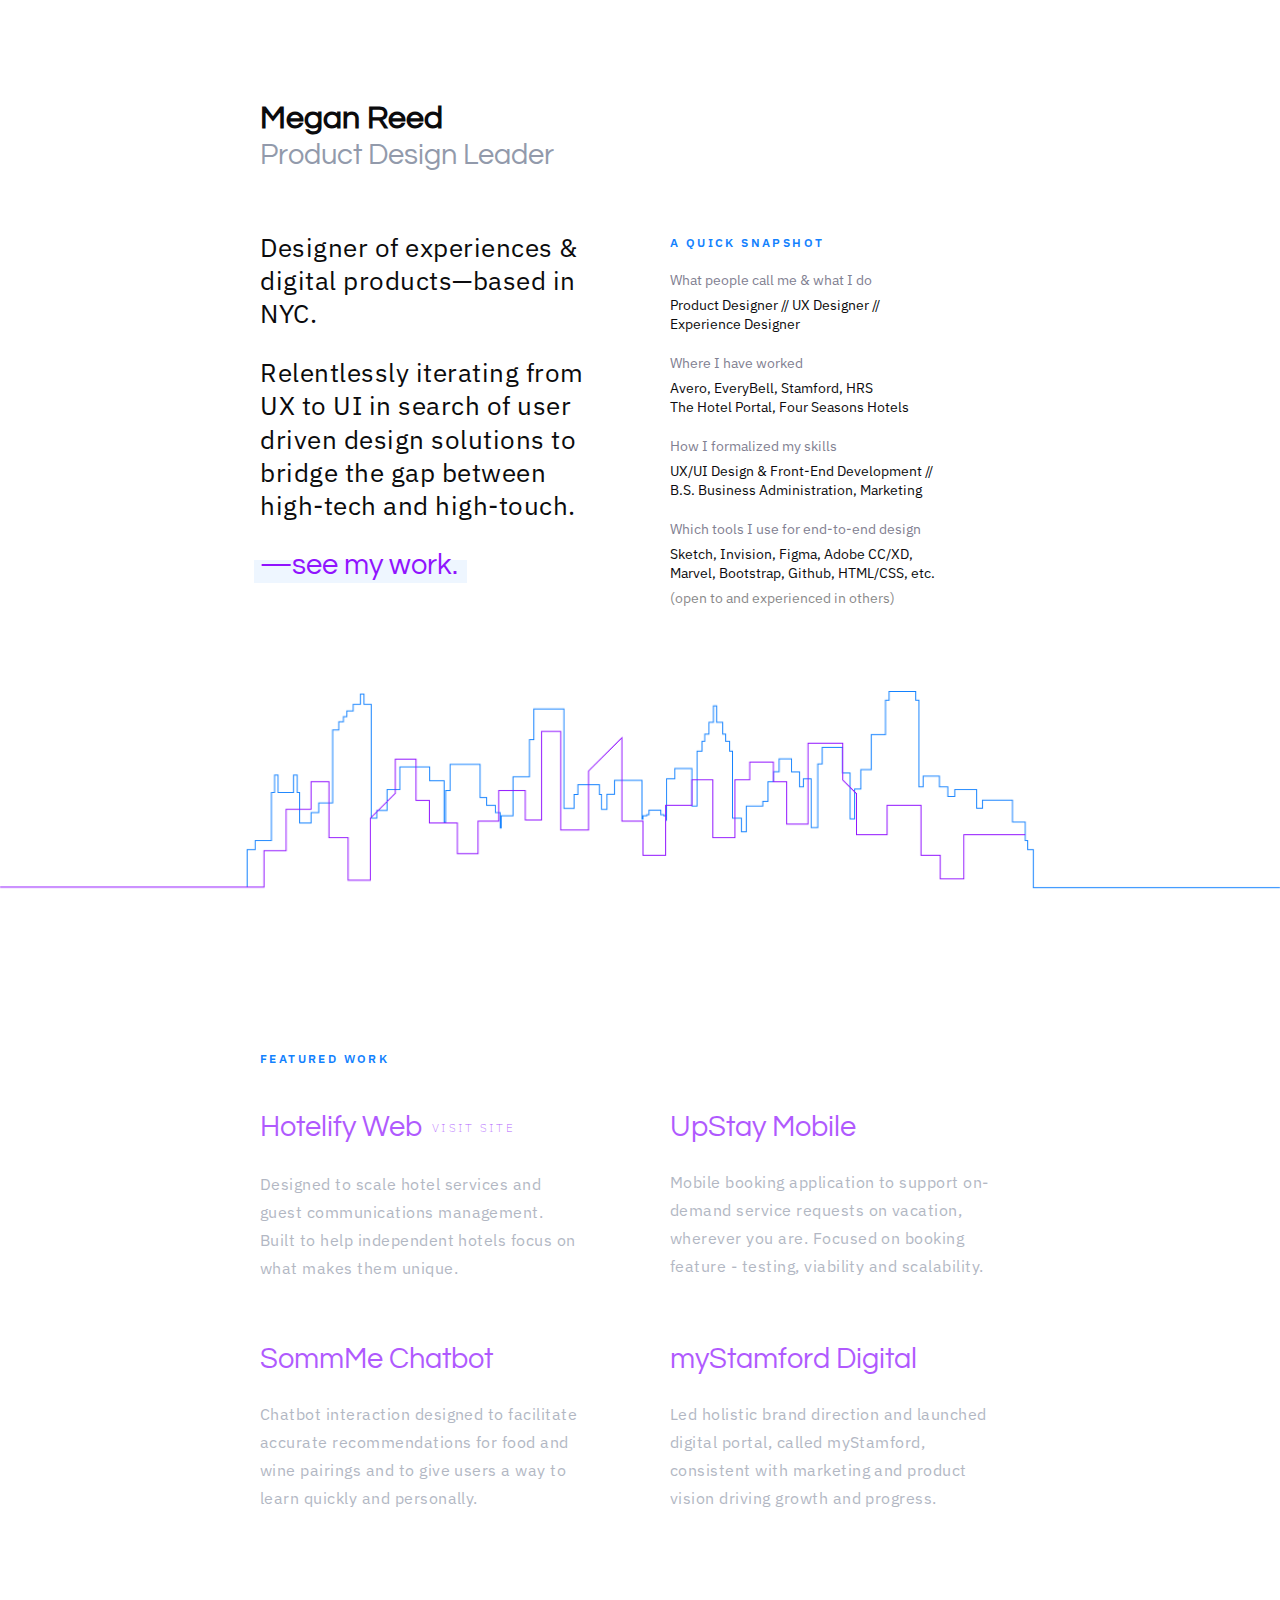
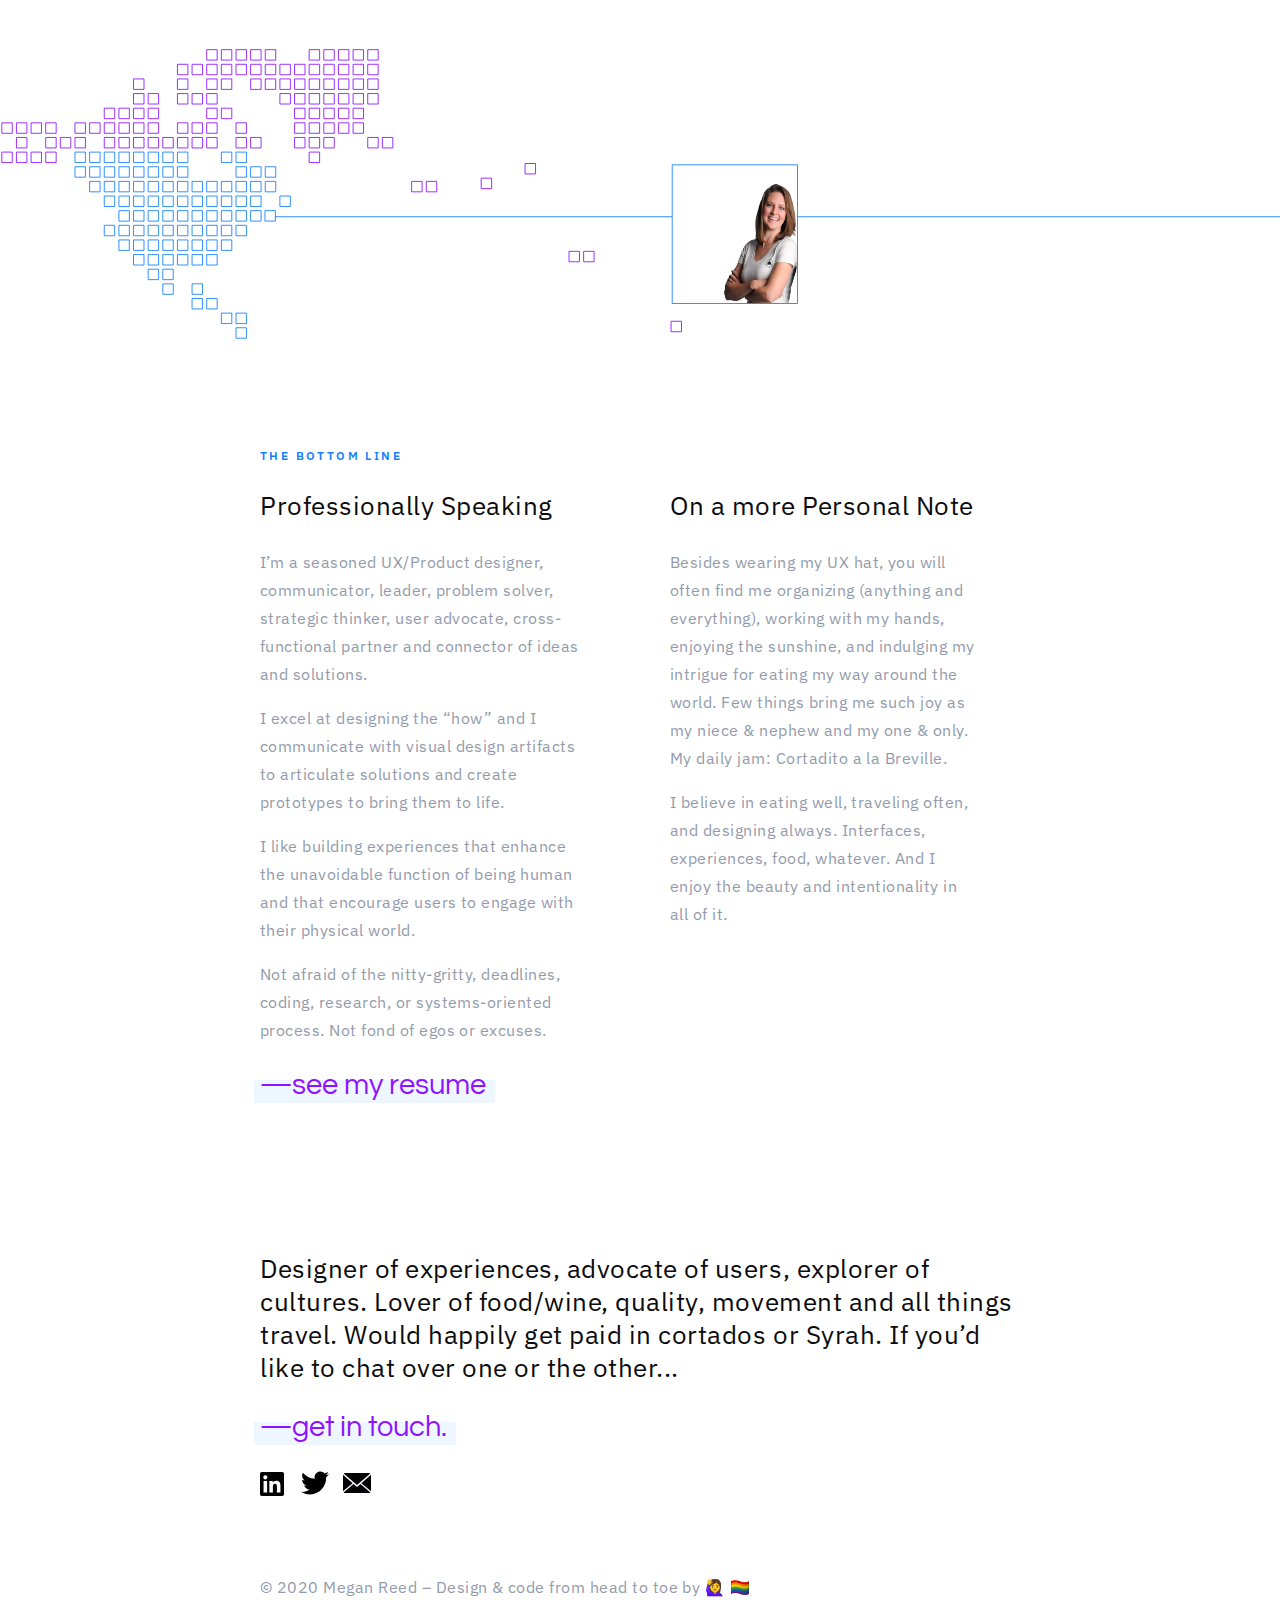
==== commit 410a33cb: "Added professional blurb" ====
--- a/index.html
+++ b/index.html
@@ -108,13 +108,10 @@
             <div class="small">
                 <div class="column">
                     <div class="label">The bottom line</div>
-                    <div class="left"><h3>Professionally Speaking</h3><p>I’m a seasoned UX/Product designer, communicator, leader, problem solver, strategic thinker, user advocate, cross-functional partner and connector of ideas and solutions.</p>
-                        <p>I use design to transform problems into puzzles that I love solving.</p> 
+                    <div class="left"><h3>Professionally Speaking</h3>  <p>I’m a seasoned UX/Product designer, communicator, leader, problem solver, strategic thinker, user advocate, cross-functional partner and connector of ideas and solutions.</p>
                         <p>I excel at designing the “how” and I communicate with visual design artifacts to articulate solutions and create prototypes to bring them to life.</p> 
                         <p>I like building experiences that enhance the unavoidable function of being human and that encourage users to engage with their physical world.</p> 
-                        <p>I have an appetite for growth, a focus on the functional data-centric approach to testing ideas, a holistic approach to problems, and a passion for blending design and strategy to turning those problems into simple and engaging experiences.</p>
-                        <p>I thrive in cross-functional, collaborative environments and the 13 years of working across teams, products, and countries has taught me how to lead, mentor, and inspire all while solving, executing, and delivering.</p>
-                        <p>Not afraid of the nitty-gritty, deadlines, coding, research, or systems-oriented process. Not fond of egos or excuses. <br></p><h2><a href="/Megan-Reed-Resume.pdf" class="highlight">  —see my resume</a></h2></div><div class="right"><h3>On a more Personal Note</h3><p>Besides wearing my UX hat, you will often find me organizing (anything and everything), working with my hands, enjoying the sunshine, and indulging my intrigue for eating my way around the world. Few things bring me such joy as my niece & nephew and my one & only. My daily jam: Cortadito a la Breville.</p></div>
+                        <p>Not afraid of the nitty-gritty, deadlines, coding, research, or systems-oriented process. Not fond of egos or excuses. <br></p><h2><a href="/Megan-Reed-Resume.pdf" class="highlight">  —see my resume</a></h2></div><div class="right"><h3>On a more Personal Note</h3><p>Besides wearing my UX hat, you will often find me organizing (anything and everything), working with my hands, enjoying the sunshine, and indulging my intrigue for eating my way around the world. Few things bring me such joy as my niece & nephew and my one & only. My daily jam: Cortadito a la Breville.</p><p>I believe in eating well, traveling often, and designing always. Interfaces, experiences, food, whatever. And I enjoy the beauty and intentionality in all of it.</p></div>
                 </div>
             </div>
         </div>
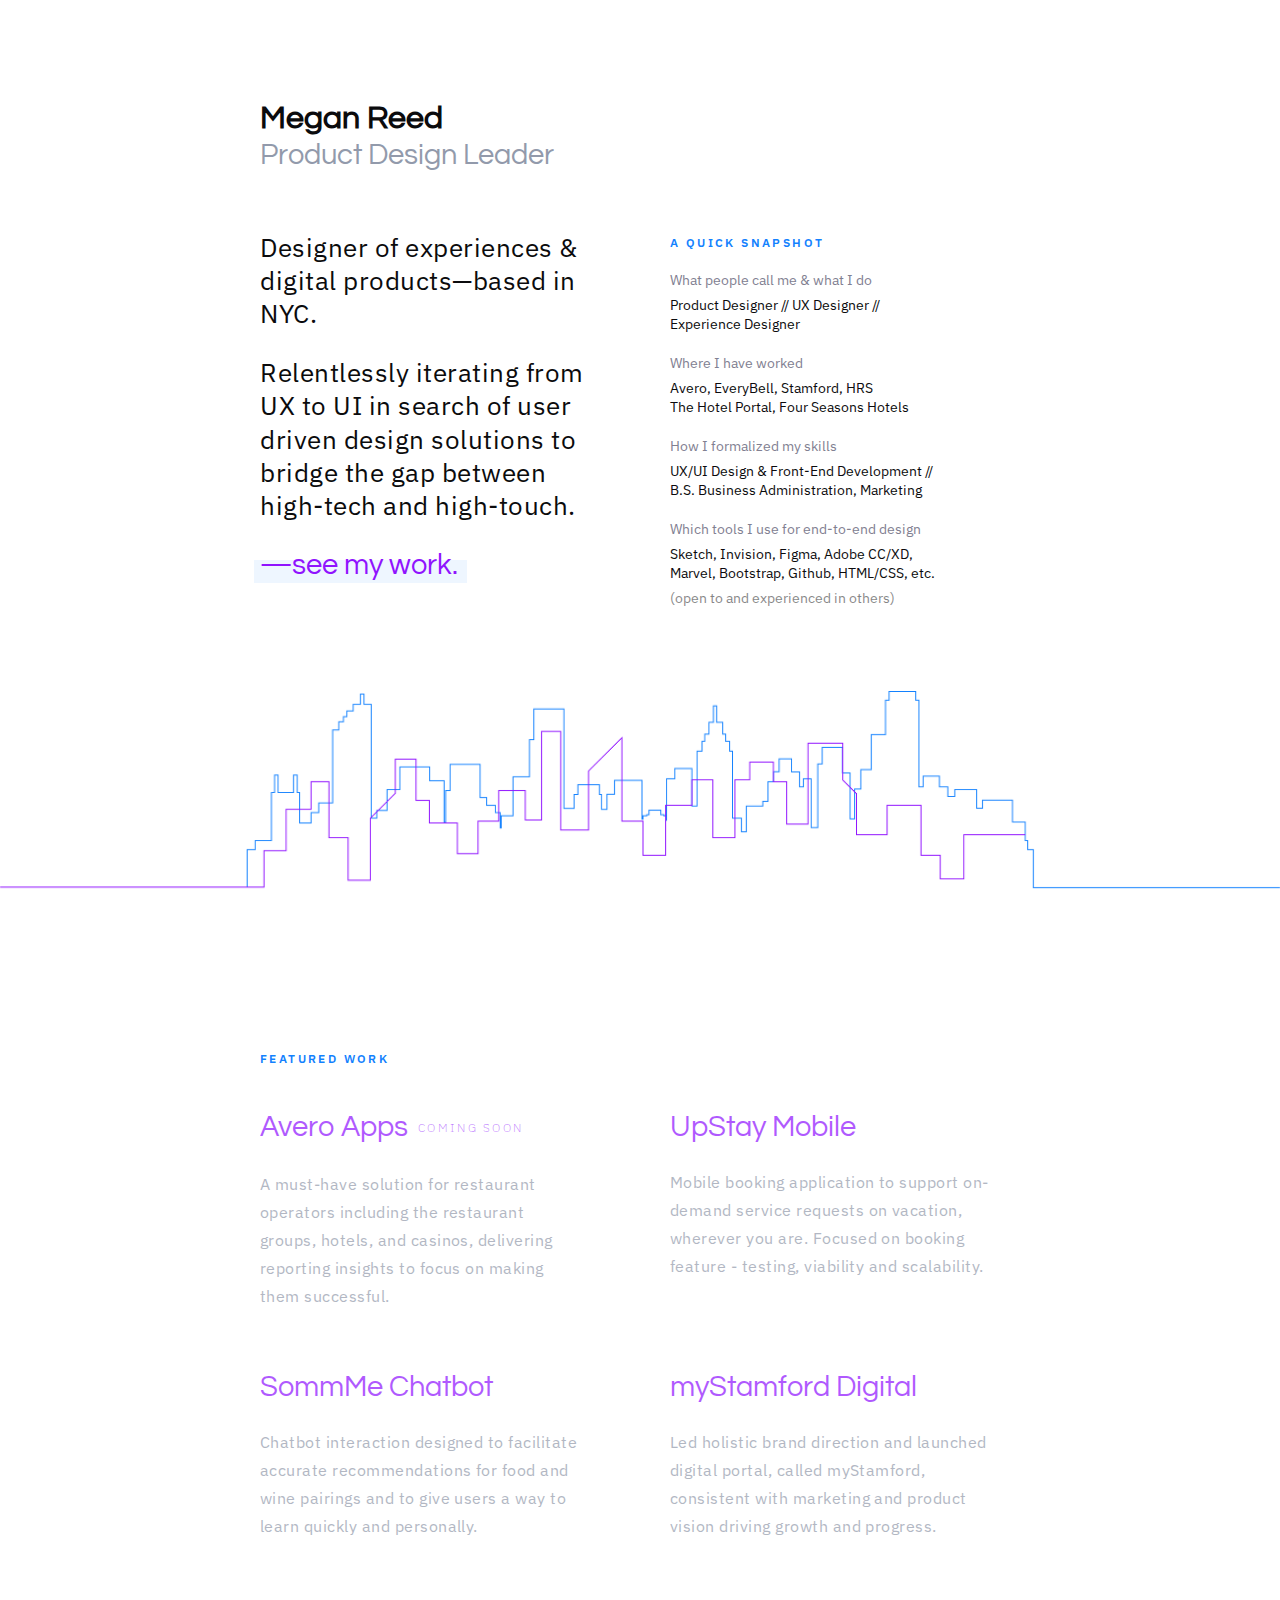
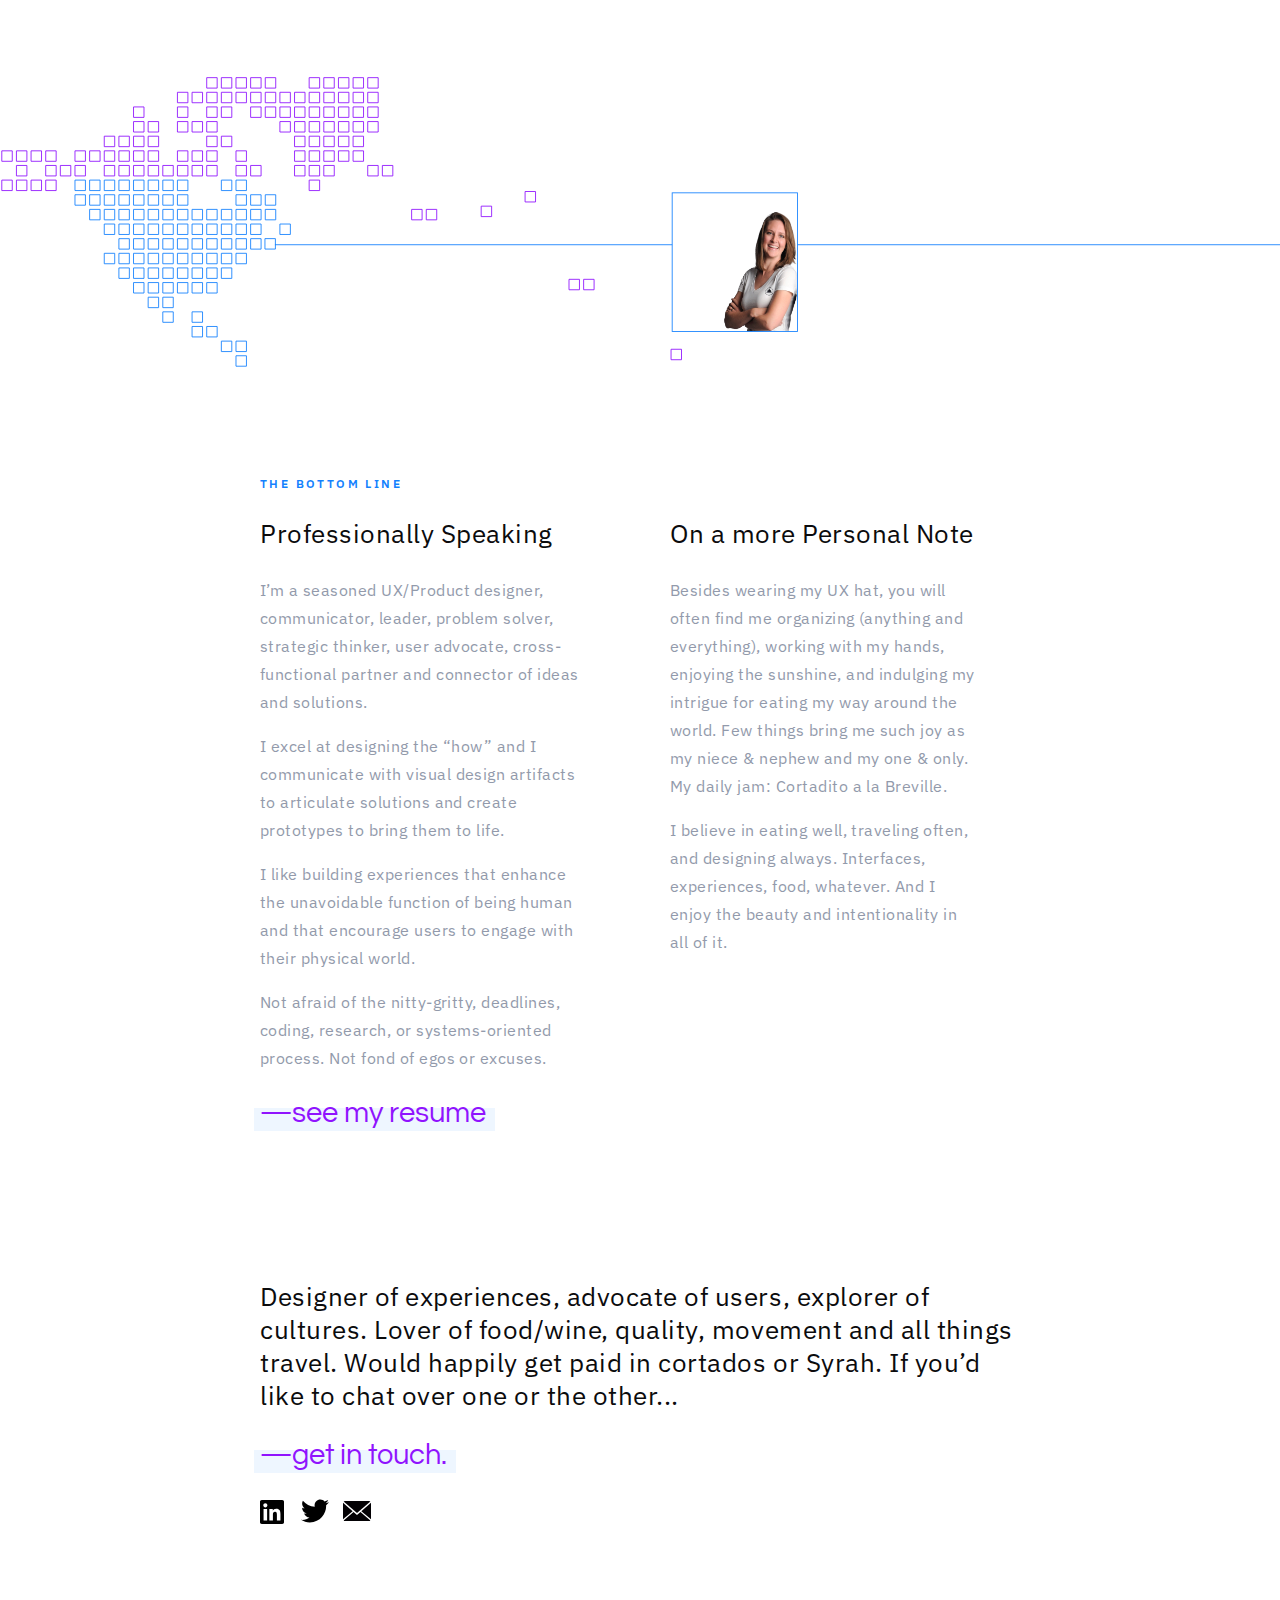
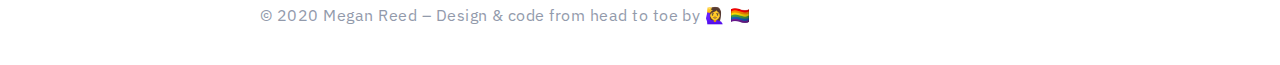
==== commit 1267c117: "Updates to content" ====
--- a/index.html
+++ b/index.html
@@ -76,9 +76,9 @@
                 <div class="column">
                     <div class="label">Featured Work</div>
                     <div class="left">
-                        <a href="https://hotelify.co" class="box-link">
-                            <h2 class="visit-site">Hotelify Web</h2>
-                            <p>Designed to scale hotel services and guest communications management. Built to help independent hotels focus on what makes them unique.</p>
+                        <a href="https://everybell.co/" class="box-link">
+                            <h2 class="visit-site">Avero Apps</h2>
+                            <p>A must-have solution for restaurant operators including the restaurant groups, hotels, and casinos, delivering reporting insights to focus on making them successful.</p>
                         </a>
                     </div><div class="right">
                         <a href="/upstay-mobile.html" class="box-link">
--- a/styles/main.css
+++ b/styles/main.css
@@ -709,7 +709,7 @@
 }
 
 .visit-site::after{
-    content:"VISIT SITE";
+    content:"COMING SOON";
     text-transform:uppercase;
     font-size:0.4em;
     font-family:"IBM Plex Sans";
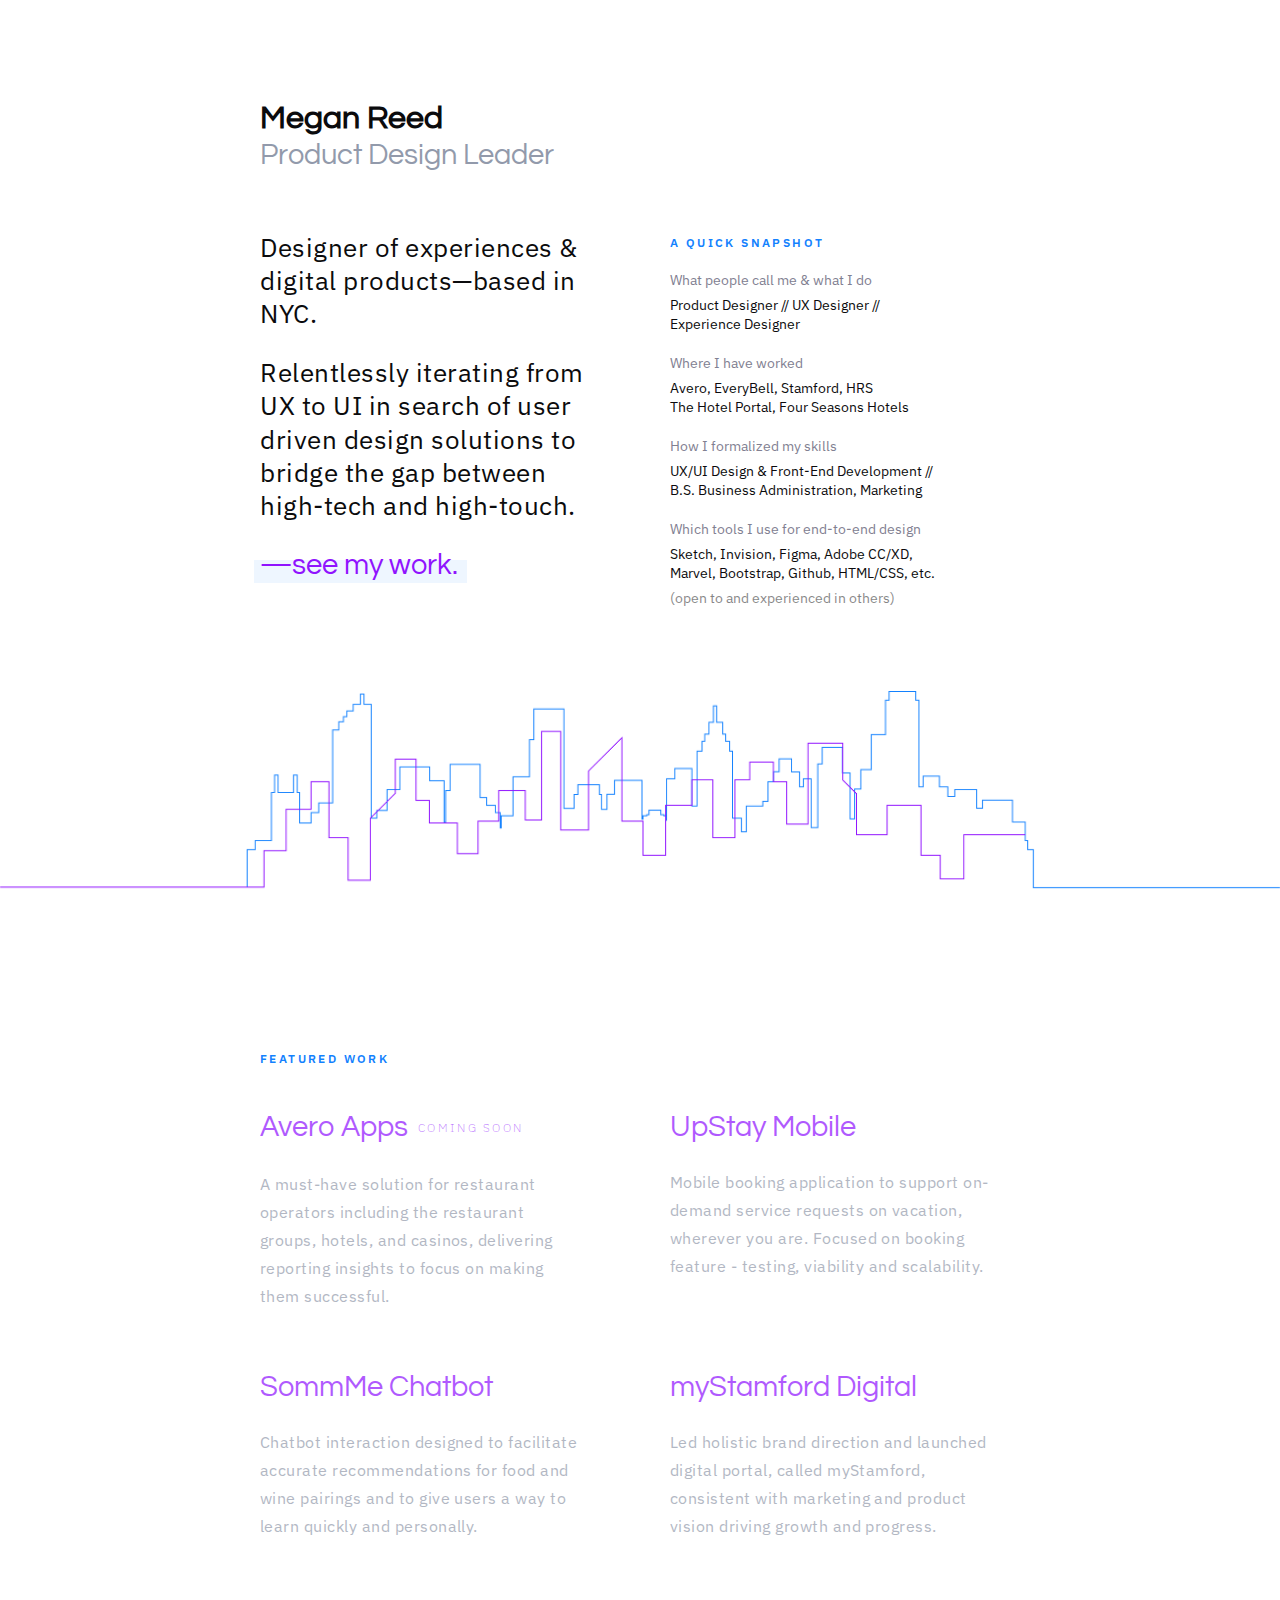
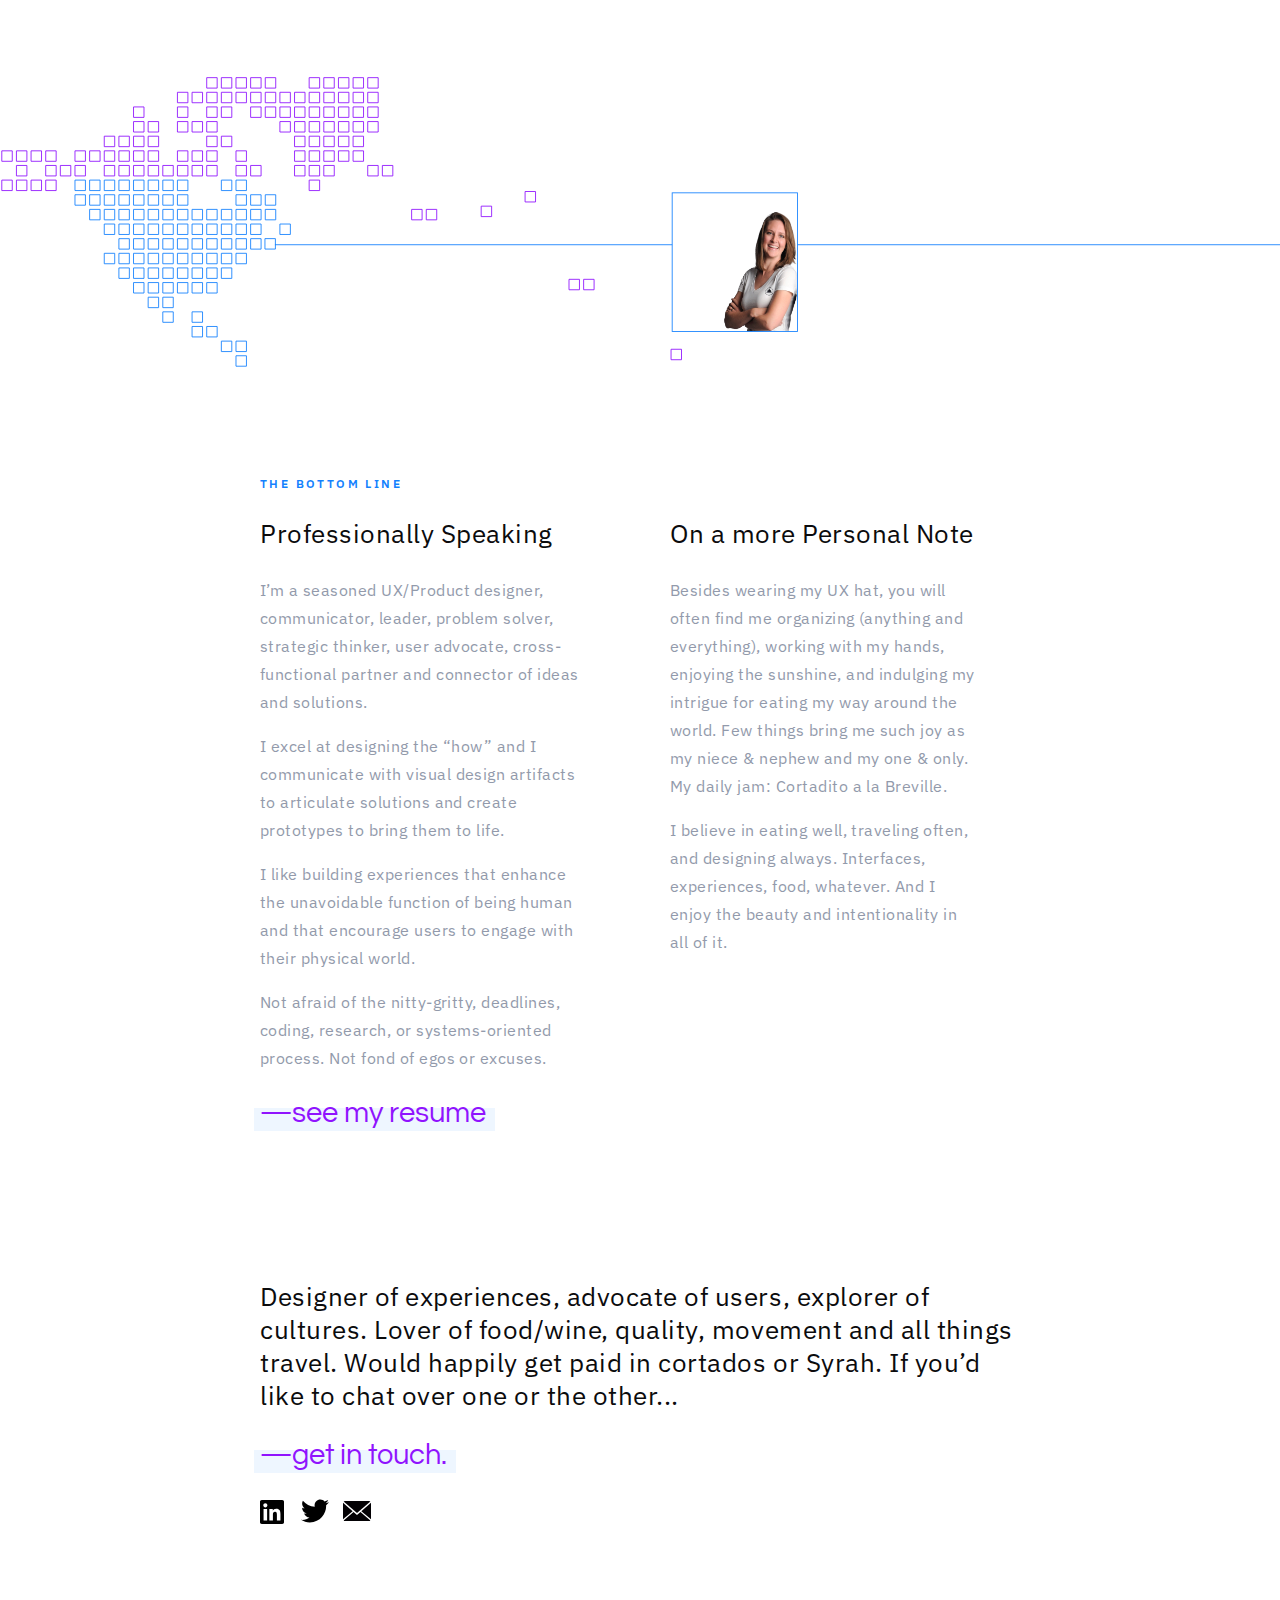
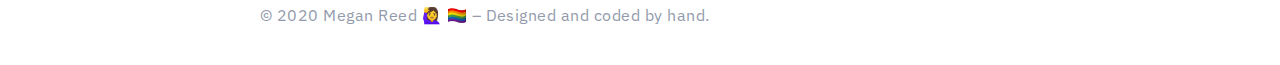
==== commit 123e5ce0: "Changes to footer" ====
--- a/index.html
+++ b/index.html
@@ -76,7 +76,7 @@
                 <div class="column">
                     <div class="label">Featured Work</div>
                     <div class="left">
-                        <a href="https://everybell.co/" class="box-link">
+                        <a href="https://login.averoinc.com/" class="box-link">
                             <h2 class="visit-site">Avero Apps</h2>
                             <p>A must-have solution for restaurant operators including the restaurant groups, hotels, and casinos, delivering reporting insights to focus on making them successful.</p>
                         </a>
@@ -132,7 +132,7 @@
                             </li>
                             <li class="email"><a href="mailto:reed.megan.n@gmail.com?subject=Me%20%3C%3E%20Megan%20Reed&body=Would%20love%20to%20connect!%20Please%20get%20in%20touch%20with%20the%20best%20time%20and%20place...%0A%0A"> </a></li>
                         </ul>
-                         <p>&copy; 2020 Megan Reed – Design & code from head to toe by 🙋‍♀️ 🏳️‍🌈</p>
+                         <p>&copy; 2020 Megan Reed 🙋‍♀️ 🏳️‍🌈 – Designed and coded by hand. <!--🙋‍♀️ 🏳️‍🌈--></p>
                     </div>
                 </div>
             </div>
